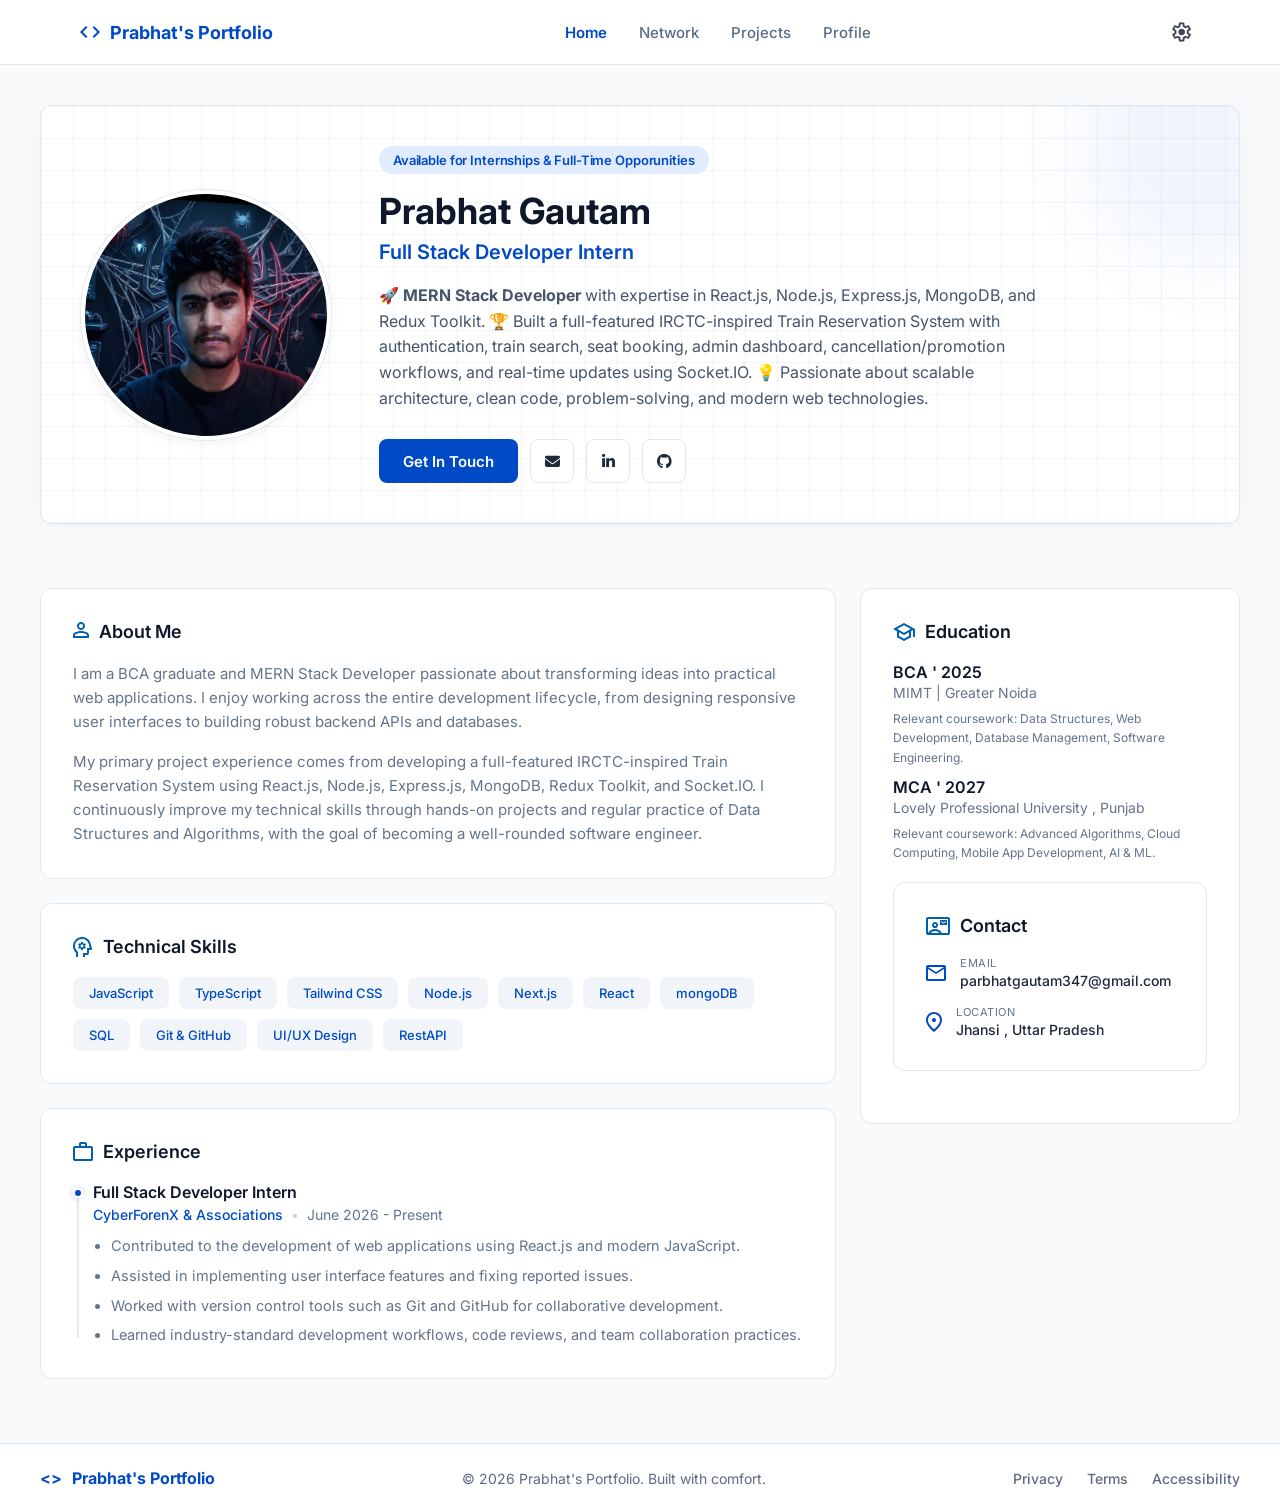
==== index.html @ e88eda01 "Initial portfolio commit" ====
<!DOCTYPE html>
<html lang="en">
<head>
    <meta charset="UTF-8">
    <meta name="viewport" content="width=device-width, initial-scale=1.0">
    <title>Prabhat's Portfolio</title>
    <link rel="preconnect" href="https://fonts.googleapis.com">
    <link rel="preconnect" href="https://fonts.gstatic.com" crossorigin>
    <link href="https://fonts.googleapis.com/css2?family=Inter:wght@400;500;600;700&display=swap" rel="stylesheet">
    <link rel="stylesheet" href="https://cdnjs.cloudflare.com/ajax/libs/font-awesome/6.5.1/css/all.min.css">
    <link rel="stylesheet" href="style.css">
</head>
<body>
    <!-- Header section -->
    <header class="navbar">
        <div class="navbar-container">
            <a href="#" class="nav-brand">
                <svg width="20" height="12" viewBox="0 0 20 12" fill="none" xmlns="http://www.w3.org/2000/svg">
                    <path
                        d="M6 12L0 6L6 0L7.425 1.425L2.825 6.025L7.4 10.6L6 12ZM14 12L12.575 10.575L17.175 5.975L12.6 1.4L14 0L20 6L14 12Z"
                        fill="#004AC6" />
                </svg>
                <span class="nav-brand-text">Prabhat's Portfolio</span>
            </a>
            <nav>
                <ul class="nav-menu">
                    <li><a href="#" class="nav-link active">Home</a></li>
                    <li><a href="#" class="nav-link">Network</a></li>
                    <li><a href="#" class="nav-link">Projects</a></li>
                    <li><a href="#" class="nav-link">Profile</a></li>
                </ul>
            </nav>
            <div class="nav-actions">
                <button class="btn-icon" aria-label="Settings">
                    <svg width="20.1" height="20" viewBox="0 0 21 20" fill="none" xmlns="http://www.w3.org/2000/svg">
                        <path
                            d="M7.3 20L6.9 16.8C6.68333 16.7167 6.47917 16.6167 6.2875 16.5C6.09583 16.3833 5.90833 16.2583 5.725 16.125L2.75 17.375L0 12.625L2.575 10.675C2.55833 10.5583 2.55 10.4458 2.55 10.3375C2.55 10.2292 2.55 10.1167 2.55 10C2.55 9.88333 2.55 9.77083 2.55 9.6625C2.55 9.55417 2.55833 9.44167 2.575 9.325L0 7.375L2.75 2.625L5.725 3.875C5.90833 3.74167 6.1 3.61667 6.3 3.5C6.5 3.38333 6.7 3.28333 6.9 3.2L7.3 0H12.8L13.2 3.2C13.4167 3.28333 13.6208 3.38333 13.8125 3.5C14.0042 3.61667 14.1917 3.74167 14.375 3.875L17.35 2.625L20.1 7.375L17.525 9.325C17.5417 9.44167 17.55 9.55417 17.55 9.6625C17.55 9.77083 17.55 9.88333 17.55 10C17.55 10.1167 17.55 10.2292 17.55 10.3375C17.55 10.4458 17.5333 10.5583 17.5 10.675L20.075 12.625L17.325 17.375L14.375 16.125C14.1917 16.2583 14 16.3833 13.8 16.5C13.6 16.6167 13.4 16.7167 13.2 16.8L12.8 20H7.3ZM9.05 18H11.025L11.375 15.35C11.8917 15.2167 12.3708 15.0208 12.8125 14.7625C13.2542 14.5042 13.6583 14.1917 14.025 13.825L16.5 14.85L17.475 13.15L15.325 11.525C15.4083 11.2917 15.4667 11.0458 15.5 10.7875C15.5333 10.5292 15.55 10.2667 15.55 10C15.55 9.73333 15.5333 9.47083 15.5 9.2125C15.4667 8.95417 15.4083 8.70833 15.325 8.475L17.475 6.85L16.5 5.15L14.025 6.2C13.6583 5.81667 13.2542 5.49583 12.8125 5.2375C12.3708 4.97917 11.8917 4.78333 11.375 4.65L11.05 2H9.075L8.725 4.65C8.20833 4.78333 7.72917 4.97917 7.2875 5.2375C6.84583 5.49583 6.44167 5.80833 6.075 6.175L3.6 5.15L2.625 6.85L4.775 8.45C4.69167 8.7 4.63333 8.95 4.6 9.2C4.56667 9.45 4.55 9.71667 4.55 10C4.55 10.2667 4.56667 10.525 4.6 10.775C4.63333 11.025 4.69167 11.275 4.775 11.525L2.625 13.15L3.6 14.85L6.075 13.8C6.44167 14.1833 6.84583 14.5042 7.2875 14.7625C7.72917 15.0208 8.20833 15.2167 8.725 15.35L9.05 18ZM10.1 13.5C11.0667 13.5 11.8917 13.1583 12.575 12.475C13.2583 11.7917 13.6 10.9667 13.6 10C13.6 9.03333 13.2583 8.20833 12.575 7.525C11.8917 6.84167 11.0667 6.5 10.1 6.5C9.11667 6.5 8.2875 6.84167 7.6125 7.525C6.9375 8.20833 6.6 9.03333 6.6 10C6.6 10.9667 6.9375 11.7917 7.6125 12.475C8.2875 13.1583 9.11667 13.5 10.1 13.5Z"
                            fill="#434655" />
                    </svg>
                </button>
            </div>
        </div>
    </header>
    <!-- Hero section -->
    <section class="hero-wrapper">
        <div class="hero-card">
            <div class="bg-glow"></div>
            <div class="hero-container">
                <div class="hero-profile">
                  <img src="./assets/Prabhat.jpeg"
                  alt="Prabhat Gautam"
                  class="profile-img">
                </div>
                <div class="hero-content">
                    <span class="badge">Available for Internships & Full-Time Opporunities</span>
                    <h1 class="hero-name">Prabhat Gautam</h1>
                    <h2 class="hero-title">Full Stack Developer Intern</h2>
                    <p class="hero-bio">
                      🚀 <strong>MERN Stack Developer</strong> with expertise in React.js, Node.js,
                      Express.js, MongoDB, and Redux Toolkit.

                      🏆 Built a full-featured IRCTC-inspired Train Reservation System with
                      authentication, train search, seat booking, admin dashboard,
                      cancellation/promotion workflows, and real-time updates using Socket.IO.

                      💡 Passionate about scalable architecture, clean code,
                      problem-solving, and modern web technologies.
                    </p>
                    <div class="hero-actions">
                      <a href="mailto:your-email@gmail.com" class="btn btn-primary">
                          Get In Touch
                      </a>

                      <a href="mailto:prabhatgautam347@gmail.com"
                         class="btn btn-icon-outline"
                         target="_blank"
                         aria-label="Email">
                          <i class="fas fa-envelope"></i>
                      </a>

                      <a href="https://www.linkedin.com/in/prabhat-gautam-347001237"
                         class="btn btn-icon-outline"
                         target="_blank"
                         aria-label="LinkedIn">
                          <i class="fab fa-linkedin-in "></i>
                      </a>

                      <a href="https://github.com/prabhatgautam7171"
                         class="btn btn-icon-outline"
                         target="_blank"
                         aria-label="GitHub">
                          <i class="fab fa-github"></i>
                      </a>
                  </div>
                </div>
            </div>
        </div>
    </section>
<!-- Main section -->
    <main class="profile-layout-wrapper">
        <div class="profile-layout-container">
            <div class="layout-main-col">
                <section class="content-card">
                    <h3 class="section-title">
                        <span class="icon-user"> <svg width="16" height="16" viewBox="0 0 16 16" fill="none"
                                xmlns="http://www.w3.org/2000/svg">
                                <path
                                    d="M8 8C6.9 8 5.95833 7.60833 5.175 6.825C4.39167 6.04167 4 5.1 4 4C4 2.9 4.39167 1.95833 5.175 1.175C5.95833 0.391667 6.9 0 8 0C9.1 0 10.0417 0.391667 10.825 1.175C11.6083 1.95833 12 2.9 12 4C12 5.1 11.6083 6.04167 10.825 6.825C10.0417 7.60833 9.1 8 8 8ZM0 16V13.2C0 12.6333 0.145833 12.1125 0.4375 11.6375C0.729167 11.1625 1.11667 10.8 1.6 10.55C2.63333 10.0333 3.68333 9.64583 4.75 9.3875C5.81667 9.12917 6.9 9 8 9C9.1 9 10.1833 9.12917 11.25 9.3875C12.3167 9.64583 13.3667 10.0333 14.4 10.55C14.8833 10.8 15.2708 11.1625 15.5625 11.6375C15.8542 12.1125 16 12.6333 16 13.2V16H0ZM2 14H14V13.2C14 13.0167 13.9542 12.85 13.8625 12.7C13.7708 12.55 13.65 12.4333 13.5 12.35C12.6 11.9 11.6917 11.5625 10.775 11.3375C9.85833 11.1125 8.93333 11 8 11C7.06667 11 6.14167 11.1125 5.225 11.3375C4.30833 11.5625 3.4 11.9 2.5 12.35C2.35 12.4333 2.22917 12.55 2.1375 12.7C2.04583 12.85 2 13.0167 2 13.2V14ZM8 6C8.55 6 9.02083 5.80417 9.4125 5.4125C9.80417 5.02083 10 4.55 10 4C10 3.45 9.80417 2.97917 9.4125 2.5875C9.02083 2.19583 8.55 2 8 2C7.45 2 6.97917 2.19583 6.5875 2.5875C6.19583 2.97917 6 3.45 6 4C6 4.55 6.19583 5.02083 6.5875 5.4125C6.97917 5.80417 7.45 6 8 6Z"
                                    fill="#0060AC" />
                            </svg></span> About Me
                    </h3>
                    <p class="text-block">
                      I am a BCA graduate and MERN Stack Developer passionate about transforming
                      ideas into practical web applications. I enjoy working across the entire
                      development lifecycle, from designing responsive user interfaces to building
                      robust backend APIs and databases.
                  </p>

                  <p class="text-block">
                      My primary project experience comes from developing a full-featured
                      IRCTC-inspired Train Reservation System using React.js, Node.js, Express.js,
                      MongoDB, Redux Toolkit, and Socket.IO. I continuously improve my technical
                      skills through hands-on projects and regular practice of Data Structures and
                      Algorithms, with the goal of becoming a well-rounded software engineer.
                  </p>
                </section>
                <section class="content-card">
                    <h3 class="section-title">
                        <svg width="20" height="20" viewBox="0 0 20 20" fill="none" xmlns="http://www.w3.org/2000/svg">
                            <path
                                d="M3 20V15.7C2.05 14.8333 1.3125 13.8208 0.7875 12.6625C0.2625 11.5042 0 10.2833 0 9C0 6.5 0.875 4.375 2.625 2.625C4.375 0.875 6.5 0 9 0C11.0833 0 12.9292 0.6125 14.5375 1.8375C16.1458 3.0625 17.1917 4.65833 17.675 6.625L18.975 11.75C19.0583 12.0667 19 12.3542 18.8 12.6125C18.6 12.8708 18.3333 13 18 13H16V16C16 16.55 15.8042 17.0208 15.4125 17.4125C15.0208 17.8042 14.55 18 14 18H12V20H10V16H14V11H16.7L15.75 7.125C15.3667 5.60833 14.55 4.375 13.3 3.425C12.05 2.475 10.6167 2 9 2C7.06667 2 5.41667 2.675 4.05 4.025C2.68333 5.375 2 7.01667 2 8.95C2 9.95 2.20417 10.9 2.6125 11.8C3.02083 12.7 3.6 13.5 4.35 14.2L5 14.8V20H3ZM8 13H10L10.15 11.75C10.2833 11.7 10.4042 11.6417 10.5125 11.575C10.6208 11.5083 10.7167 11.4333 10.8 11.35L11.95 11.85L12.95 10.15L11.95 9.4C11.9833 9.26667 12 9.13333 12 9C12 8.86667 11.9833 8.73333 11.95 8.6L12.95 7.85L11.95 6.15L10.8 6.65C10.7167 6.56667 10.6208 6.49167 10.5125 6.425C10.4042 6.35833 10.2833 6.3 10.15 6.25L10 5H8L7.85 6.25C7.71667 6.3 7.59583 6.35833 7.4875 6.425C7.37917 6.49167 7.28333 6.56667 7.2 6.65L6.05 6.15L5.05 7.85L6.05 8.6C6.01667 8.73333 6 8.86667 6 9C6 9.13333 6.01667 9.26667 6.05 9.4L5.05 10.15L6.05 11.85L7.2 11.35C7.28333 11.4333 7.37917 11.5083 7.4875 11.575C7.59583 11.6417 7.71667 11.7 7.85 11.75L8 13ZM9 10.5C8.58333 10.5 8.22917 10.3542 7.9375 10.0625C7.64583 9.77083 7.5 9.41667 7.5 9C7.5 8.58333 7.64583 8.22917 7.9375 7.9375C8.22917 7.64583 8.58333 7.5 9 7.5C9.41667 7.5 9.77083 7.64583 10.0625 7.9375C10.3542 8.22917 10.5 8.58333 10.5 9C10.5 9.41667 10.3542 9.77083 10.0625 10.0625C9.77083 10.3542 9.41667 10.5 9 10.5Z"
                                fill="#0060AC" />
                        </svg>
                        Technical Skills
                    </h3>
                    <div class="skills-tags-grid">
                        <span class="skill-tag">JavaScript</span>
                        <span class="skill-tag">TypeScript</span>
                        <span class="skill-tag">Tailwind CSS</span>
                        <span class="skill-tag">Node.js</span>
                        <span class="skill-tag">Next.js</span>
                        <span class="skill-tag">React</span>
                        <span class="skill-tag">mongoDB</span>
                        <span class="skill-tag">SQL</span>
                        <span class="skill-tag">Git & GitHub</span>
                        <span class="skill-tag">UI/UX Design</span>
                        <span class="skill-tag">RestAPI</span>
                    </div>
                </section>
                <section class="content-card">
                    <h3 class="section-title">
                        <svg width="20" height="19" viewBox="0 0 20 19" fill="none" xmlns="http://www.w3.org/2000/svg">
                            <path
                                d="M2 19C1.45 19 0.979167 18.8042 0.5875 18.4125C0.195833 18.0208 0 17.55 0 17V6C0 5.45 0.195833 4.97917 0.5875 4.5875C0.979167 4.19583 1.45 4 2 4H6V2C6 1.45 6.19583 0.979167 6.5875 0.5875C6.97917 0.195833 7.45 0 8 0H12C12.55 0 13.0208 0.195833 13.4125 0.5875C13.8042 0.979167 14 1.45 14 2V4H18C18.55 4 19.0208 4.19583 19.4125 4.5875C19.8042 4.97917 20 5.45 20 6V17C20 17.55 19.8042 18.0208 19.4125 18.4125C19.0208 18.8042 18.55 19 18 19H2ZM2 17H18V6H2V17ZM8 4H12V2H8V4ZM2 17V6V17Z"
                                fill="#0060AC" />
                        </svg>
                        Experience
                    </h3>
                    <div class="timeline">
                        <div class="timeline-item active">
                            <div class="timeline-marker"></div>
                            <div class="timeline-content">
                                <h4 class="job-title">Full Stack Developer Intern</h4>
                                <div class="job-meta">
                                    <span class="company-name">CyberForenX & Associations</span>
                                    <span class="meta-divider">•</span>
                                    <span class="job-duration">June 2026 - Present</span>
                                </div>
                                <ul class="job-details-list">
                                  <li>Contributed to the development of web applications using React.js and modern JavaScript.</li>
                                  <li>Assisted in implementing user interface features and fixing reported issues.</li>
                                  <li>Worked with version control tools such as Git and GitHub for collaborative development.</li>
                                  <li>Learned industry-standard development workflows, code reviews, and team collaboration practices.</li>
                              </ul>
                            </div>
                        </div>
                    </div>
                </section>
            </div>
            <aside class="layout-sidebar-col">
                <div class="content-card">
                    <h3 class="section-title">
                        <svg width="22" height="18" viewBox="0 0 22 18" fill="none" xmlns="http://www.w3.org/2000/svg">
                            <path
                                d="M11 18L4 14.2V8.2L0 6L11 0L22 6V14H20V7.1L18 8.2V14.2L11 18ZM11 9.7L17.85 6L11 2.3L4.15 6L11 9.7ZM11 15.725L16 13.025V9.25L11 12L6 9.25V13.025L11 15.725Z"
                                fill="#0060AC" />
                        </svg>
                        Education
                    </h3>
                    <div class="education-block">
                        <h4 class="edu-degree">BCA  ' <span class="font-mono">2025</span></h4>
                        <p class="edu-school">MIMT | Greater Noida</p>
                        <div class="edu-details">
                        <p>Relevant coursework: Data Structures, Web Development, Database Management, Software
                         Engineering.
                        </p>
                    </div>
                    <div class="education-block">
                      <h4 class="edu-degree">MCA ' <span class="font-mono">2027</span></h4>
                      <p class="edu-school">Lovely Professional University , Punjab</p>
                      <div class="edu-details">
                        <p>Relevant coursework: Advanced Algorithms, Cloud Computing, Mobile App Development, AI & ML.</p>
                  </div>
                </div>
                <div class="content-card">
                    <h3 class="section-title">
                        <svg width="24" height="18" viewBox="0 0 24 18" fill="none" xmlns="http://www.w3.org/2000/svg">
                            <path
                                d="M14 8H21V3H14V8ZM17.5 6.75L15 5V4L17.5 5.75L20 4V5L17.5 6.75ZM2 18C1.45 18 0.979167 17.8042 0.5875 17.4125C0.195833 17.0208 0 16.55 0 16V2C0 1.45 0.195833 0.979167 0.5875 0.5875C0.979167 0.195833 1.45 0 2 0H22C22.55 0 23.0208 0.195833 23.4125 0.5875C23.8042 0.979167 24 1.45 24 2V16C24 16.55 23.8042 17.0208 23.4125 17.4125C23.0208 17.8042 22.55 18 22 18H2ZM15.9 16H22V2H2V16H2.1C2.8 14.75 3.76667 13.7708 5 13.0625C6.23333 12.3542 7.56667 12 9 12C10.4333 12 11.7667 12.3542 13 13.0625C14.2333 13.7708 15.2 14.75 15.9 16ZM9 11C9.83333 11 10.5417 10.7083 11.125 10.125C11.7083 9.54167 12 8.83333 12 8C12 7.16667 11.7083 6.45833 11.125 5.875C10.5417 5.29167 9.83333 5 9 5C8.16667 5 7.45833 5.29167 6.875 5.875C6.29167 6.45833 6 7.16667 6 8C6 8.83333 6.29167 9.54167 6.875 10.125C7.45833 10.7083 8.16667 11 9 11ZM4.55 16H13.45C12.8833 15.3667 12.2125 14.875 11.4375 14.525C10.6625 14.175 9.85 14 9 14C8.15 14 7.34167 14.175 6.575 14.525C5.80833 14.875 5.13333 15.3667 4.55 16ZM9 9C8.71667 9 8.47917 8.90417 8.2875 8.7125C8.09583 8.52083 8 8.28333 8 8C8 7.71667 8.09583 7.47917 8.2875 7.2875C8.47917 7.09583 8.71667 7 9 7C9.28333 7 9.52083 7.09583 9.7125 7.2875C9.90417 7.47917 10 7.71667 10 8C10 8.28333 9.90417 8.52083 9.7125 8.7125C9.52083 8.90417 9.28333 9 9 9Z"
                                fill="#0060AC" />
                        </svg>
                        Contact
                    </h3>
                    <div class="contact-links-list">
                        <div class="contact-item">
                            <svg width="20" height="16" viewBox="0 0 20 16" fill="none"
                                xmlns="http://www.w3.org/2000/svg">
                                <path
                                    d="M2 16C1.45 16 0.979167 15.8042 0.5875 15.4125C0.195833 15.0208 0 14.55 0 14V2C0 1.45 0.195833 0.979167 0.5875 0.5875C0.979167 0.195833 1.45 0 2 0H18C18.55 0 19.0208 0.195833 19.4125 0.5875C19.8042 0.979167 20 1.45 20 2V14C20 14.55 19.8042 15.0208 19.4125 15.4125C19.0208 15.8042 18.55 16 18 16H2ZM10 9L2 4V14H18V4L10 9ZM10 7L18 2H2L10 7ZM2 4V2V4V14V4Z"
                                    fill="#004AC6" />
                            </svg>

                            <div class="contact-details">
                                <label>Email</label>
                                <a href="mailto:maulikmhatre06@gmail.com">parbhatgautam347@gmail.com</a>
                            </div>
                        </div>
                        <div class="contact-item">
                            <svg width="16" height="20" viewBox="0 0 16 20" fill="none"
                                xmlns="http://www.w3.org/2000/svg">
                                <path
                                    d="M8 10C8.55 10 9.02083 9.80417 9.4125 9.4125C9.80417 9.02083 10 8.55 10 8C10 7.45 9.80417 6.97917 9.4125 6.5875C9.02083 6.19583 8.55 6 8 6C7.45 6 6.97917 6.19583 6.5875 6.5875C6.19583 6.97917 6 7.45 6 8C6 8.55 6.19583 9.02083 6.5875 9.4125C6.97917 9.80417 7.45 10 8 10ZM8 17.35C10.0333 15.4833 11.5417 13.7875 12.525 12.2625C13.5083 10.7375 14 9.38333 14 8.2C14 6.38333 13.4208 4.89583 12.2625 3.7375C11.1042 2.57917 9.68333 2 8 2C6.31667 2 4.89583 2.57917 3.7375 3.7375C2.57917 4.89583 2 6.38333 2 8.2C2 9.38333 2.49167 10.7375 3.475 12.2625C4.45833 13.7875 5.96667 15.4833 8 17.35ZM8 20C5.31667 17.7167 3.3125 15.5958 1.9875 13.6375C0.6625 11.6792 0 9.86667 0 8.2C0 5.7 0.804167 3.70833 2.4125 2.225C4.02083 0.741667 5.88333 0 8 0C10.1167 0 11.9792 0.741667 13.5875 2.225C15.1958 3.70833 16 5.7 16 8.2C16 9.86667 15.3375 11.6792 14.0125 13.6375C12.6875 15.5958 10.6833 17.7167 8 20Z"
                                    fill="#004AC6" />
                            </svg>
                            <div class="contact-details">
                                <label>Location</label>
                                <span>Jhansi , Uttar Pradesh</span>
                            </div>
                        </div>

                    </div>
                </div>
            </aside>
        </div>
    </main>
    <!-- Footer -->
    <footer class="footer">
  <div class="footer-container">
    <div class="footer-brand">
      <span class="footer-brand-icon">&lt;&gt;</span>
      <span class="footer-brand-text">Prabhat's Portfolio</span>
    </div>
    <p class="footer-copyright">
      &copy; 2026 Prabhat's Portfolio. Built with comfort.
    </p>
    <nav class="footer-links" aria-label="Footer Navigation">
      <a href="#" class="footer-link">Privacy</a>
      <a href="#" class="footer-link">Terms</a>
      <a href="#" class="footer-link">Accessibility</a>
    </nav>
  </div>
</footer>
</body>
</html>
---- style.css ----
:root {
  --color-brand: #004ac6;
  --color-text-active: #004ac6;
  --color-text-muted: #5c6b84;
  --color-bg-navbar: #ffffff;
  --color-border: #e2e8f0;
  --font-primary: 'Inter', sans-serif;
  --max-width: 1200px;
 /* Hero section */
  --color-brand-light: rgba(0, 74, 198, 0.05);
  --color-text-main: #0f172a;
  --color-text-sub: #1e293b;
  --color-text-bio: #475569;
  --color-badge-bg: #e0ebff;
  /* Main section  */
  --color-brand-hover: #003db3;
  --color-text-card-muted: #64748b;
  --color-bg-card: #ffffff;
  --color-bg-tag: #f1f5f9;
}

* {
  margin: 0;
  padding: 0;
  box-sizing: border-box;
}

body {
  font-family: var(--font-primary);
  background-color: #f8fafc;
}

.navbar {
  background-color: var(--color-bg-navbar);
  border-bottom: 1px solid var(--color-border);
  position: sticky;
  top: 0;
  z-index: 100;
  width: 100%;
}

.navbar-container {
  display: flex;
  flex-direction: row;
  justify-content: space-between;
  align-items: center;
  padding: 0 40px;
  max-width: var(--max-width);
  width: 100%;
  height: 64px;
  margin: 0 auto;
}

.nav-brand {
  display: flex;
  align-items: center;
  gap: 10px;
  text-decoration: none;
}

.nav-brand-text {
  font-size: 18px;
  font-weight: 700;
  color: var(--color-brand);
}

.nav-menu {
  display: flex;
  list-style: none;
  gap: 32px;
}

.nav-link {
  text-decoration: none;
  font-size: 15px;
  font-weight: 500;
  color: var(--color-text-muted);
  transition: color 0.2s ease-in-out;
}

.nav-link:hover {
  color: var(--color-brand);
}

.nav-link.active {
  color: var(--color-text-active);
  font-weight: 600;
}

.nav-actions {
  display: flex;
  align-items: center;
}

.btn-icon {
  background: none;
  border: none;
  cursor: pointer;
  color: var(--color-text-muted);
  display: flex;
  align-items: center;
  justify-content: center;
  padding: 8px;
  border-radius: 50%;
  transition: background-color 0.2s, color 0.2s;
}

.btn-icon:hover {
  background-color: #f1f5f9;
  color: #1e293b;
}

/* Hero section */
.hero-wrapper {
  width: 100%;
  padding: 40px 24px;
  display: flex;
  justify-content: center;
}

.hero-card {
  position: relative;
  max-width: var(--max-width);
  width: 100%;
  background-color: #ffffff;
  border: 1px solid var(--color-border);
  border-radius: 12px;
  overflow: hidden;
  box-shadow: 0 4px 24px rgba(0, 0, 0, 0.03),
              0 1px 2px rgba(0, 0, 0, 0.02);
  margin-bottom: 24px;
}

/* Grid Overlay */
.hero-card::before {
  content: "";
  position: absolute;
  inset: 0;

  background-image:
    linear-gradient(rgba(0, 74, 198, 0.06) 1px, transparent 1px),
    linear-gradient(90deg, rgba(0, 74, 198, 0.06) 1px, transparent 1px);

  background-size: 32px 32px;

  pointer-events: none;
  z-index: 0;
}

/* Keep content above the grid */
.hero-container,
.bg-glow {
  position: relative;
  z-index: 1;
}

.bg-glow {
  position: absolute;
  width: 256px;
  height: 256px;
  right: -95px;
  top: -95px;
  background: var(--color-brand-light);
  filter: blur(32px);
  border-radius: 9999px;
  z-index: 1;
  pointer-events: none;
}

.hero-container {
  position: relative;
  z-index: 2;
  display: flex;
  flex-direction: row;
  align-items: center;
  gap: 48px;
  width: 100%;
  min-height: 354px;
  padding: 40px;
}

.hero-profile {
  display: flex;
  align-items: center;
  justify-content: center;
  flex-shrink: 0;
}

.profile-img {
  width: 250px;
  height: 250px;
  border-radius: 50%;
  object-fit: cover;
  border: 4px solid #ffffff;
  box-shadow: 0 0 0 1px var(--color-border), 0 4px 12px rgba(0, 0, 0, 0.05);
  transform: rotate(4deg);

}

.hero-content {
  display: flex;
  flex-direction: column;
  align-items: flex-start;
  text-align: left;
}

.badge {
  display: inline-flex;
  align-items: center;
  background-color: var(--color-badge-bg);
  color: var(--color-brand);
  font-size: 13px;
  font-weight: 600;
  padding: 6px 14px;
  border-radius: 9999px;
  margin-bottom: 16px;
  letter-spacing: -0.01em;
}

.hero-name {
  font-size: 36px;
  font-weight: 700;
  color: var(--color-text-main);
  line-height: 1.2;
  margin-bottom: 6px;
}

.hero-title {
  font-size: 20px;
  font-weight: 600;
  color: var(--color-brand);
  line-height: 1.3;
  margin-bottom: 18px;
}

.hero-bio {
  font-size: 16px;
  font-weight: 400;
  color: var(--color-text-bio);
  line-height: 1.6;
  max-width: 680px;
  margin-bottom: 28px;
}

.hero-actions {
  display: flex;
  align-items: center;
  gap: 12px;
}

.btn {
  display: inline-flex;
  align-items: center;
  justify-content: center;
  height: 44px;
  border-radius: 8px;
  font-size: 15px;
  font-weight: 600;
  text-decoration: none;
  cursor: pointer;
  transition: all 0.2s ease-in-out;
}

.btn-primary {
  background-color: var(--color-brand);
  color: #ffffff;
  padding: 0 24px;
  border: none;
}

.btn-primary:hover {
  background-color: #003db3;
  transform: translateY(-1px);
}

.btn-icon-outline {
  background: #ffffff;
  border: 1px solid var(--color-border);
  color: var(--color-text-sub);
  width: 44px;
  padding: 0;
}

.btn-icon-outline:hover {
  background-color: #f8fafc;
  border-color: #cbd5e1;
  color: var(--color-brand);
}

@media (max-width: 768px) {
  .hero-container {
    flex-direction: column;
    text-align: center;
    align-items: center;
    padding: 32px 20px;
    gap: 24px;
  }

  .hero-content {
    align-items: center;
    text-align: center;
  }

  .hero-actions {
    flex-wrap: wrap;
    justify-content: center;
  }
}


.profile-layout-wrapper {
  width: 100%;
  padding: 0 24px 64px 24px;
  display: flex;
  justify-content: center;
}

.profile-layout-container {
  display: grid;
  grid-template-columns: 1fr 380px;
  gap: 24px;
  max-width: var(--max-width);
  width: 100%;
  align-items: start;
}

.layout-main-col {
  display: flex;
  flex-direction: column;
  gap: 24px;
}

.layout-sidebar-col {
  display: flex;
  flex-direction: column;
  gap: 24px;
}

.content-card {
  background-color: #ffffff;
  border: 1px solid var(--color-border);
  border-radius: 12px;
  padding: 32px;
  transition: transform 0.3s ease;
  box-shadow: 0 1px 3px rgba(0, 0, 0, 0.01);
}

.content-card:hover {
  transform: translateY(-6px);
  box-shadow:
    0 20px 32px rgba(0, 0, 0, 0.06),
    0 8px 16px rgba(0, 0, 0, 0.04);
}

.section-title {
  display: flex;
  align-items: center;
  gap: 10px;
  font-size: 18px;
  font-weight: 600;
  color: var(--color-text-main);
  margin-bottom: 20px;
}

.text-block {
  font-size: 15px;
  line-height: 1.6;
  color: #64748b;
  margin-bottom: 16px;
}

.text-block:last-child {
  margin-bottom: 0;
}

.skills-tags-grid {
  display: flex;
  flex-wrap: wrap;
  gap: 10px;
}

.skill-tag {
  background-color: var(--color-bg-tag);
  color: var(--color-brand);
  font-size: 13px;
  font-weight: 500;
  padding: 8px 16px;
  border-radius: 8px;
  transition: all 0.2s ease;
}

.timeline {
  display: flex;
  flex-direction: column;
  position: relative;
  padding-left: 20px;
}

.timeline::before {
  content: '';
  position: absolute;
  left: 4px;
  top: 8px;
  bottom: 8px;
  width: 2px;
  background-color: var(--color-border);
}

.timeline-item {
  position: relative;
  padding-bottom: 32px;
}

.timeline-item:last-child {
  padding-bottom: 0;
}

.timeline-marker {
  position: absolute;
  left: -20px;
  top: 6px;
  width: 10px;
  height: 10px;
  border-radius: 50%;
  background-color: #cbd5e1;
  border: 2px solid #ffffff;
  z-index: 2;
}

.timeline-item.active .timeline-marker {
  background-color: var(--color-brand);
  box-shadow: 0 0 0 4px var(--color-brand-light);
}

.job-title {
  font-size: 16px;
  font-weight: 600;
  color: var(--color-text-main);
  margin-bottom: 4px;
}

.job-meta {
  display: flex;
  align-items: center;
  gap: 8px;
  font-size: 14px;
  margin-bottom: 12px;
}

.company-name {
  color: var(--color-brand);
  font-weight: 500;
}

.meta-divider {
  color: #cbd5e1;
}

.job-duration {
  color: #64748b;
}

.job-details-list {
  padding-left: 18px;
  display: flex;
  flex-direction: column;
  gap: 8px;
}

.job-details-list li {
  font-size: 14.5px;
  line-height: 1.5;
  color: #64748b;
}

.job-description-text {
  font-size: 14.5px;
  line-height: 1.5;
  color: #64748b;
}

.education-block {
  margin-top: 10px;
  margin-bottom: 20px;
}

.edu-degree {
  font-size: 16px;
  font-weight: 600;
  color: var(--color-text-main);
  margin-bottom: 2px;
}

.edu-school {
  font-size: 14px;
  color: #64748b;
  margin-bottom: 8px;
}

.edu-tag {
  display: inline-block;
  font-size: 12px;
  font-weight: 600;
  color: var(--color-brand);
  background-color: var(--color-brand-light);
  padding: 4px 10px;
  border-radius: 6px;
}

.edu-details {
  font-size: 12px;
  line-height: 1.6;
  color: #64748b;
}


.contact-links-list {
  display: flex;
  flex-direction: column;
  gap: 16px;
}

.contact-item {
  display: flex;
  align-items: center;
  gap: 14px;
}

.contact-icon {
  width: 36px;
  height: 36px;
  background-color: #f8fafc;
  border: 1px solid var(--color-border);
  border-radius: 8px;
  display: flex;
  align-items: center;
  justify-content: center;
  color: var(--color-text-sub);
}

.contact-details {
  display: flex;
  flex-direction: column;
}

.contact-details label {
  font-size: 11px;
  text-transform: uppercase;
  letter-spacing: 0.05em;
  color: #64748b;
  margin-bottom: 2px;
}

.contact-details span,
.contact-details a {
  font-size: 14px;
  font-weight: 500;
  color: var(--color-text-sub);
  text-decoration: none;
}

.contact-details a:hover {
  color: var(--color-brand);
}

.analytics-card-blue {
  background: linear-gradient(135deg, #0056e2 0%, #003db3 100%);
  border-radius: 12px;
  padding: 32px;
  color: #ffffff;
  position: relative;
  overflow: hidden;
  box-shadow: 0 4px 20px rgba(0, 74, 198, 0.15);
}

.analytics-label {
  font-size: 14px;
  font-weight: 500;
  opacity: 0.85;
  display: block;
  margin-bottom: 8px;
}

.analytics-metric {
  font-size: 44px;
  font-weight: 700;
  line-height: 1;
  margin-bottom: 6px;
  letter-spacing: -0.02em;
}

.analytics-subtext {
  font-size: 13px;
  opacity: 0.9;
  margin-bottom: 20px;
}

.progress-bar-container {
  width: 100%;
  height: 6px;
  background-color: rgba(255, 255, 255, 0.2);
  border-radius: 999px;
  overflow: hidden;
}

.progress-bar-fill {
  height: 100%;
  background-color: #ffffff;
  border-radius: 999px;
}

@media (max-width: 992px) {
  .profile-layout-container {
    grid-template-columns: 1fr;
  }
}

@media (max-width: 768px) {
  .navbar-container {
    height: auto;
    min-height: 64px;
    padding: 16px 20px;
    flex-wrap: wrap;
    gap: 16px;
    justify-content: space-between;
  }

  .nav-menu {
    width: 100%;
    justify-content: center;
    gap: 20px;
    order: 3;
    padding-top: 8px;
  }

  .hero-wrapper {
    padding: 24px 16px;
  }

  .profile-layout-wrapper {
    padding: 0 16px 40px 16px;
  }
}

@media (max-width: 576px) {
  .content-card,
  .analytics-card-blue {
    padding: 24px 16px;
  }

  .profile-img {
    width: 200px;
    height: 200px;
  }

  .hero-name {
    font-size: 28px;
  }

  .hero-title {
    font-size: 18px;
  }

  .hero-bio {
    font-size: 15px;
  }

  .hero-actions {
    width: 100%;
    gap: 12px;
  }

  .btn.btn-primary {
    flex: 1 1 100%;
  }

  .btn-icon-outline {
    flex: 1 1 auto;
  }

  .analytics-metric {
    font-size: 36px;
  }
}


.footer {
  background-color: var(--color-bg-navbar);
  border-top: 1px solid var(--color-border);
  width: 100%;
  padding: 24px 40px;
  margin-top: auto;
}

.footer-container {
  display: flex;
  flex-direction: row;
  justify-content: space-between;
  align-items: center;
  max-width: var(--max-width);
  width: 100%;
  margin: 0 auto;
  gap: 24px;
}

.footer-brand {
  display: flex;
  align-items: center;
  gap: 10px;
}

.footer-brand-icon {
  color: var(--color-brand);
  font-weight: 700;
  font-size: 16px;
}

.footer-brand-text {
  font-size: 16px;
  font-weight: 700;
  color: var(--color-brand);
}

.footer-copyright {
  font-size: 14px;
  color: var(--color-text-muted);
  font-weight: 400;
  text-align: center;
}

.footer-links {
  display: flex;
  align-items: center;
  gap: 24px;
}

.footer-link {
  text-decoration: none;
  font-size: 14px;
  font-weight: 500;
  color: var(--color-text-muted);
  transition: color 0.2s ease-in-out;
}

.footer-link:hover {
  color: var(--color-brand);
}

@media (max-width: 768px) {
  .footer {
    padding: 32px 24px;
  }

  .footer-container {
    flex-direction: column;
    text-align: center;
    gap: 20px;
  }

  .footer-links {
    flex-wrap: wrap;
    justify-content: center;
    gap: 16px 24px;
  }
}
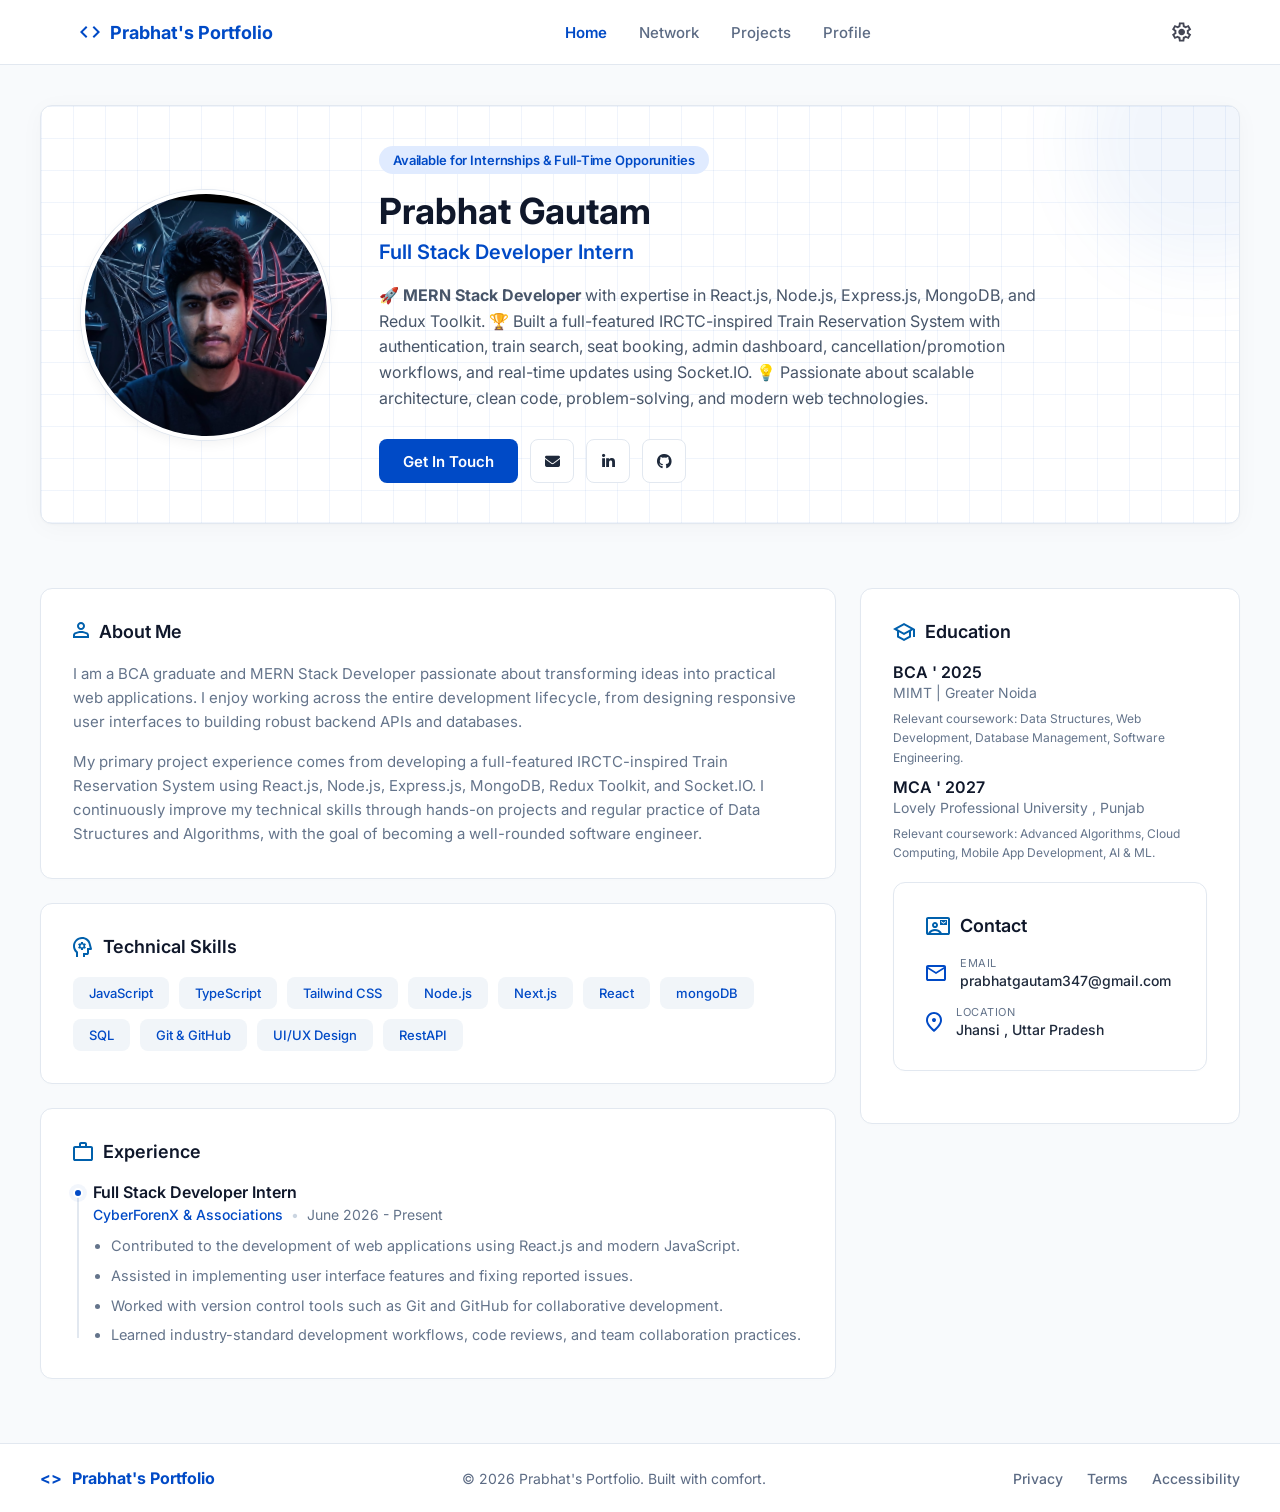
==== commit 9edc7919: "Update email address in contact details" ====
--- a/index.html
+++ b/index.html
@@ -222,7 +222,7 @@
 
                             <div class="contact-details">
                                 <label>Email</label>
-                                <a href="mailto:maulikmhatre06@gmail.com">parbhatgautam347@gmail.com</a>
+                                <a href="mailto:prabhatgautam347@gmail.com">prabhatgautam347@gmail.com</a>
                             </div>
                         </div>
                         <div class="contact-item">
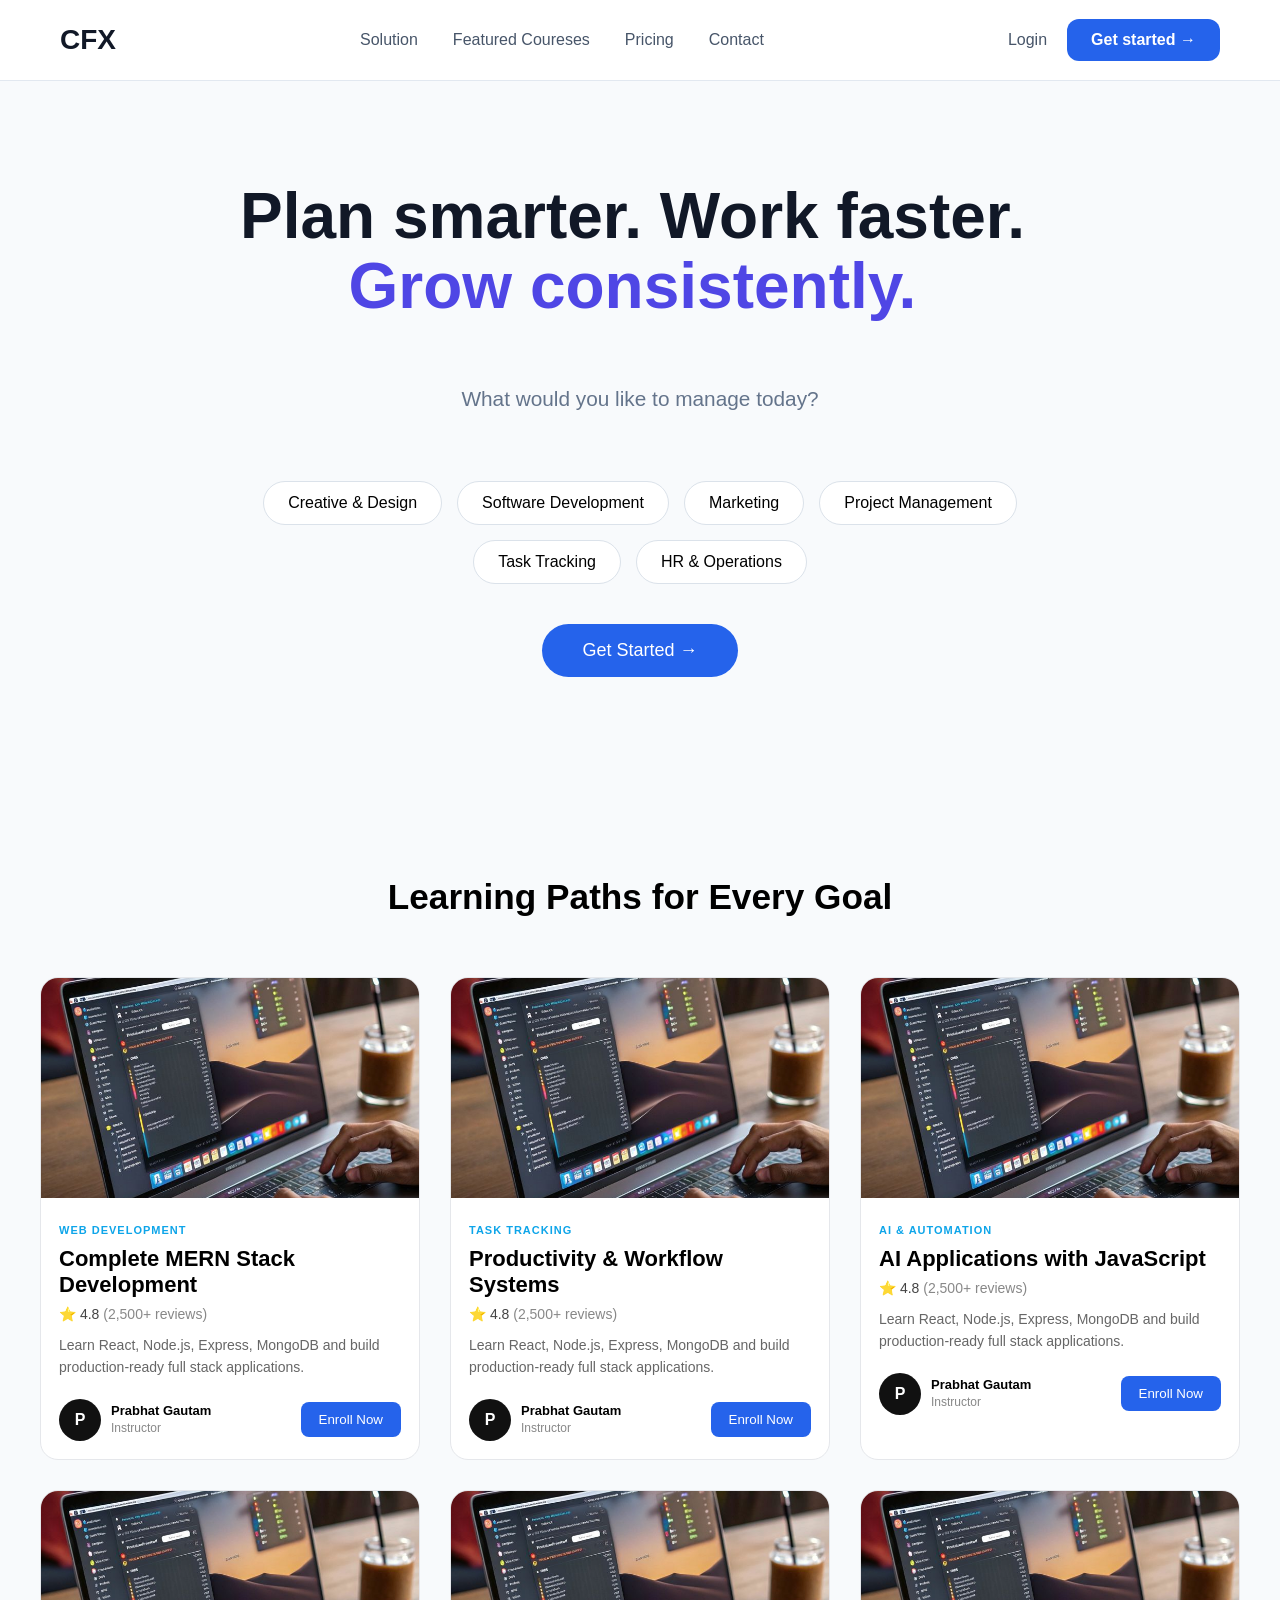
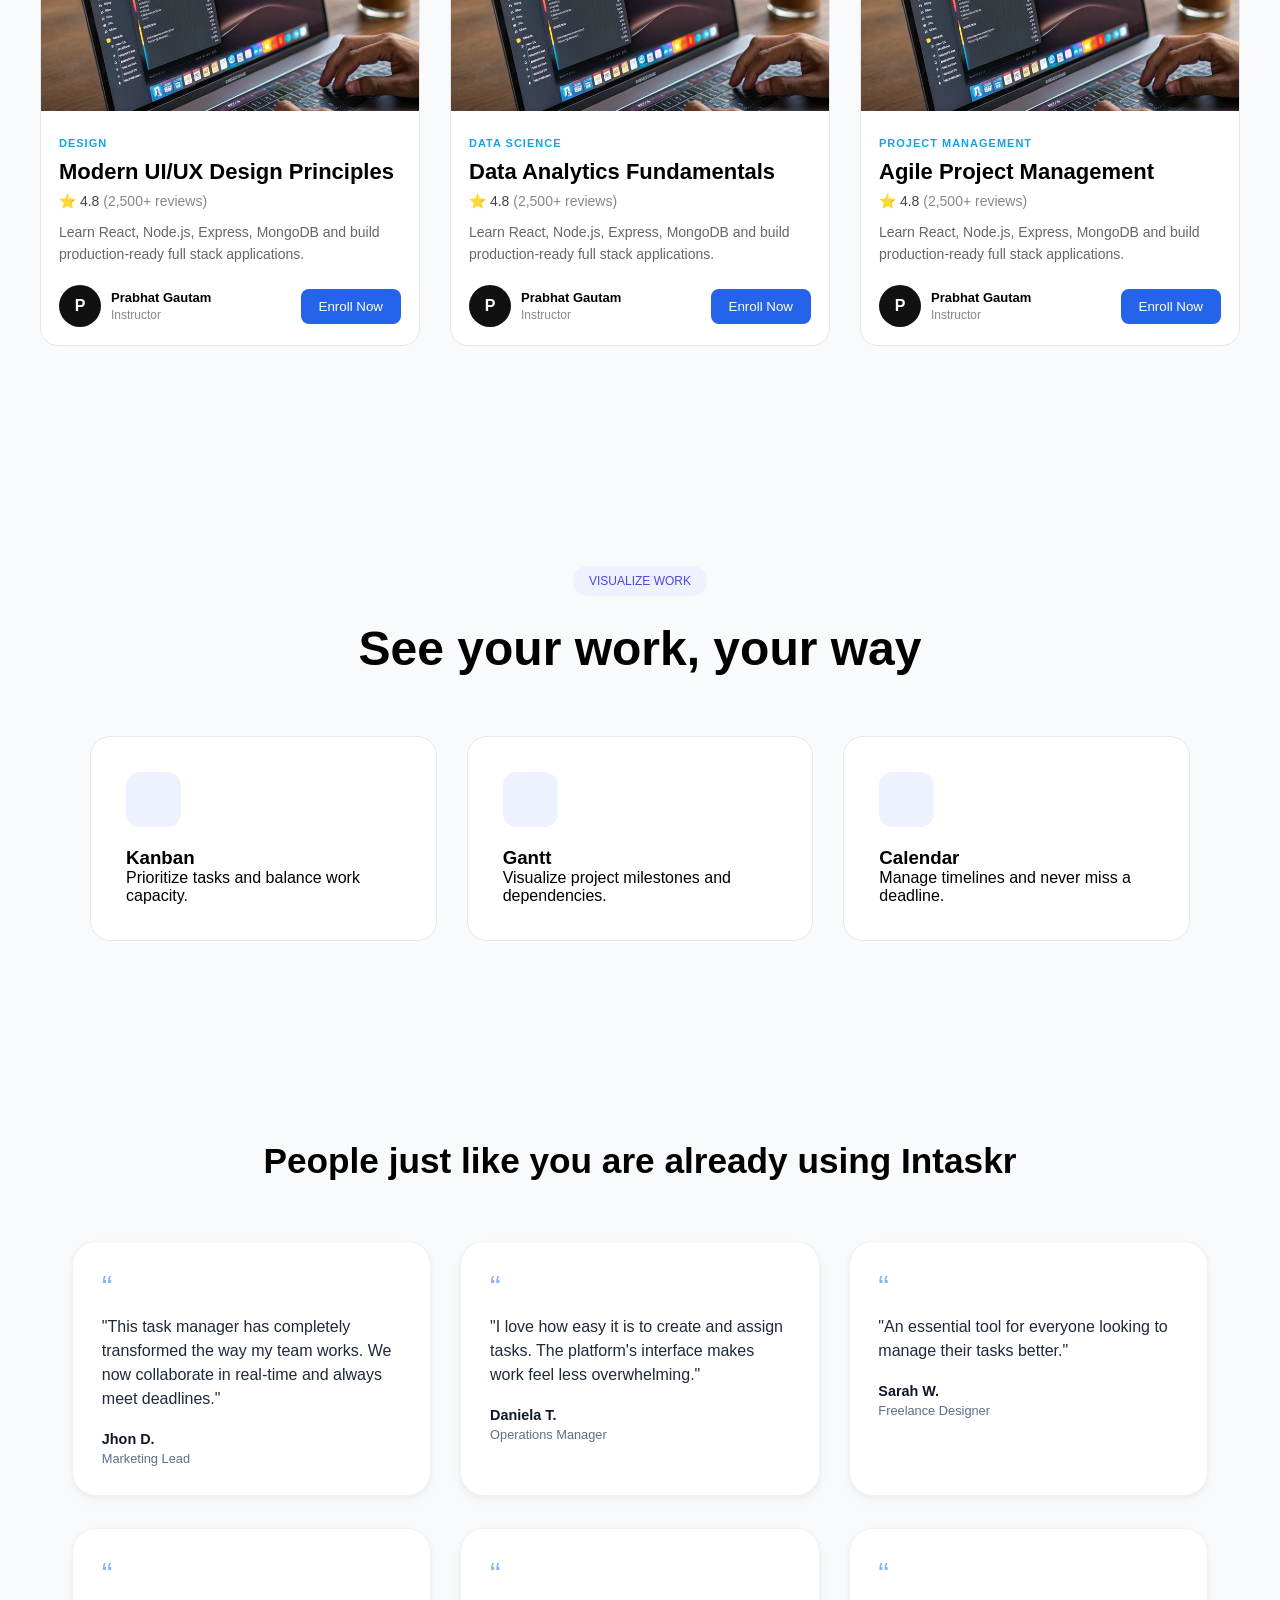
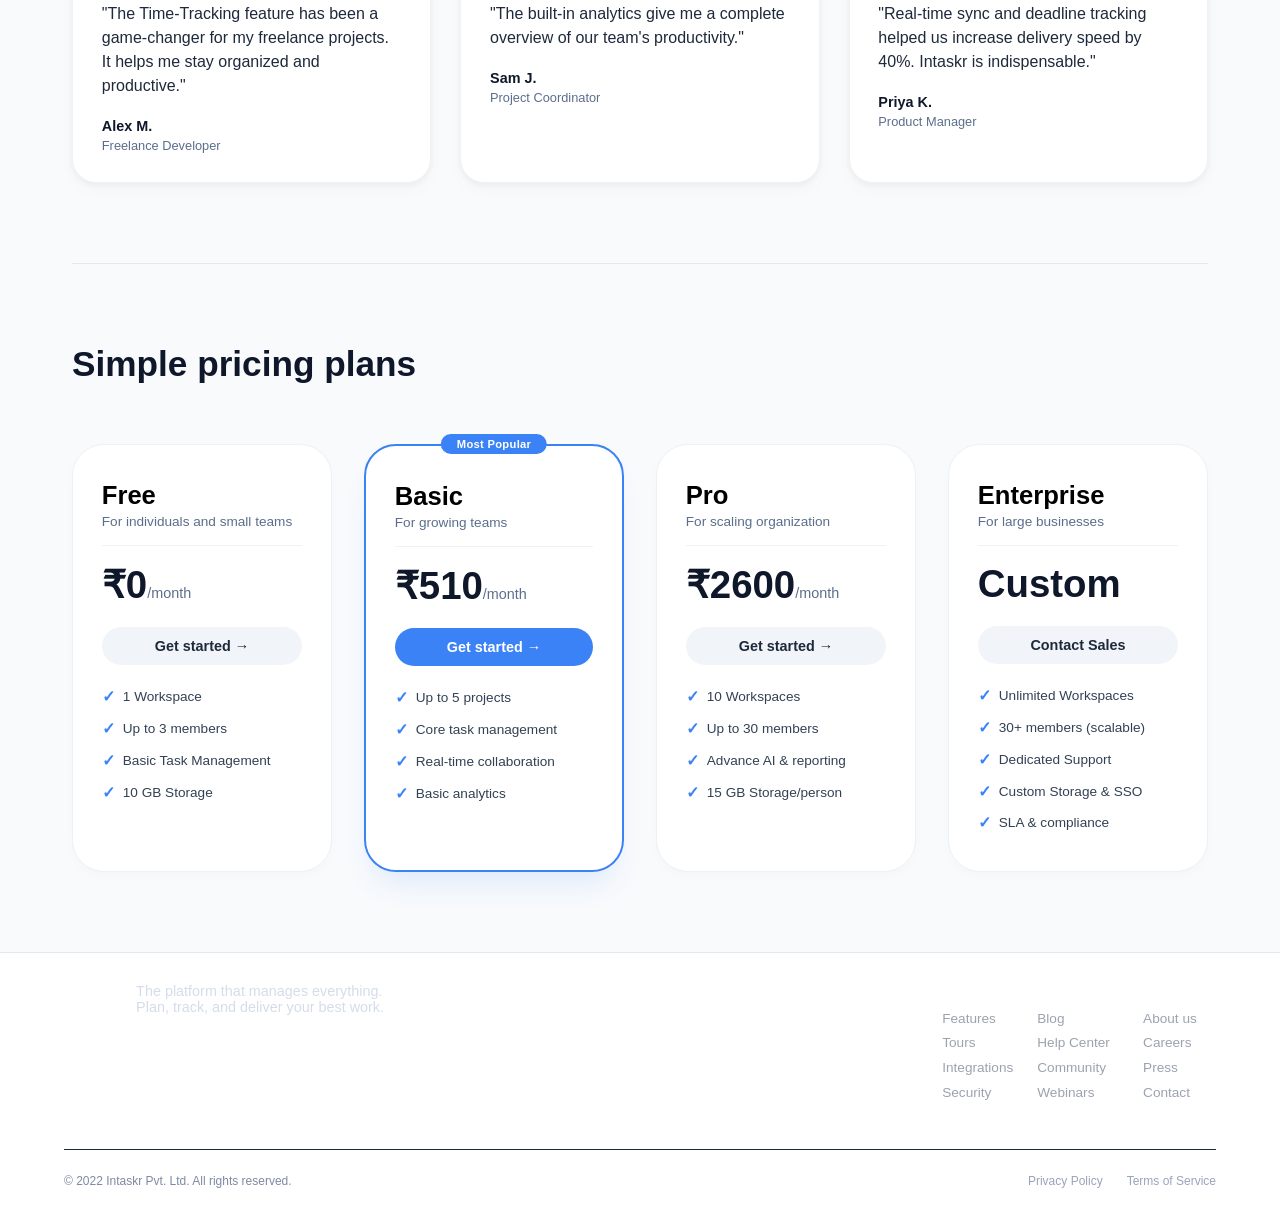
==== commit cdc4277d: "Rename assignment2.html to index.html" ====
--- a/index.html
+++ b/index.html
@@ -1,264 +1,520 @@
 <!DOCTYPE html>
 <html lang="en">
+
 <head>
-    <meta charset="UTF-8">
-    <meta name="viewport" content="width=device-width, initial-scale=1.0">
-    <title>Prabhat's Portfolio</title>
-    <link rel="preconnect" href="https://fonts.googleapis.com">
-    <link rel="preconnect" href="https://fonts.gstatic.com" crossorigin>
-    <link href="https://fonts.googleapis.com/css2?family=Inter:wght@400;500;600;700&display=swap" rel="stylesheet">
-    <link rel="stylesheet" href="https://cdnjs.cloudflare.com/ajax/libs/font-awesome/6.5.1/css/all.min.css">
-    <link rel="stylesheet" href="style.css">
+  <meta charset="UTF-8">
+  <meta name="viewport" content="width=device-width, initial-scale=1.0">
+  <title>Work</title>
+  <link rel="stylesheet" href="style.css">
 </head>
-<body>
-    <!-- Header section -->
-    <header class="navbar">
-        <div class="navbar-container">
-            <a href="#" class="nav-brand">
-                <svg width="20" height="12" viewBox="0 0 20 12" fill="none" xmlns="http://www.w3.org/2000/svg">
-                    <path
-                        d="M6 12L0 6L6 0L7.425 1.425L2.825 6.025L7.4 10.6L6 12ZM14 12L12.575 10.575L17.175 5.975L12.6 1.4L14 0L20 6L14 12Z"
-                        fill="#004AC6" />
-                </svg>
-                <span class="nav-brand-text">Prabhat's Portfolio</span>
-            </a>
-            <nav>
-                <ul class="nav-menu">
-                    <li><a href="#" class="nav-link active">Home</a></li>
-                    <li><a href="#" class="nav-link">Network</a></li>
-                    <li><a href="#" class="nav-link">Projects</a></li>
-                    <li><a href="#" class="nav-link">Profile</a></li>
-                </ul>
-            </nav>
-            <div class="nav-actions">
-                <button class="btn-icon" aria-label="Settings">
-                    <svg width="20.1" height="20" viewBox="0 0 21 20" fill="none" xmlns="http://www.w3.org/2000/svg">
-                        <path
-                            d="M7.3 20L6.9 16.8C6.68333 16.7167 6.47917 16.6167 6.2875 16.5C6.09583 16.3833 5.90833 16.2583 5.725 16.125L2.75 17.375L0 12.625L2.575 10.675C2.55833 10.5583 2.55 10.4458 2.55 10.3375C2.55 10.2292 2.55 10.1167 2.55 10C2.55 9.88333 2.55 9.77083 2.55 9.6625C2.55 9.55417 2.55833 9.44167 2.575 9.325L0 7.375L2.75 2.625L5.725 3.875C5.90833 3.74167 6.1 3.61667 6.3 3.5C6.5 3.38333 6.7 3.28333 6.9 3.2L7.3 0H12.8L13.2 3.2C13.4167 3.28333 13.6208 3.38333 13.8125 3.5C14.0042 3.61667 14.1917 3.74167 14.375 3.875L17.35 2.625L20.1 7.375L17.525 9.325C17.5417 9.44167 17.55 9.55417 17.55 9.6625C17.55 9.77083 17.55 9.88333 17.55 10C17.55 10.1167 17.55 10.2292 17.55 10.3375C17.55 10.4458 17.5333 10.5583 17.5 10.675L20.075 12.625L17.325 17.375L14.375 16.125C14.1917 16.2583 14 16.3833 13.8 16.5C13.6 16.6167 13.4 16.7167 13.2 16.8L12.8 20H7.3ZM9.05 18H11.025L11.375 15.35C11.8917 15.2167 12.3708 15.0208 12.8125 14.7625C13.2542 14.5042 13.6583 14.1917 14.025 13.825L16.5 14.85L17.475 13.15L15.325 11.525C15.4083 11.2917 15.4667 11.0458 15.5 10.7875C15.5333 10.5292 15.55 10.2667 15.55 10C15.55 9.73333 15.5333 9.47083 15.5 9.2125C15.4667 8.95417 15.4083 8.70833 15.325 8.475L17.475 6.85L16.5 5.15L14.025 6.2C13.6583 5.81667 13.2542 5.49583 12.8125 5.2375C12.3708 4.97917 11.8917 4.78333 11.375 4.65L11.05 2H9.075L8.725 4.65C8.20833 4.78333 7.72917 4.97917 7.2875 5.2375C6.84583 5.49583 6.44167 5.80833 6.075 6.175L3.6 5.15L2.625 6.85L4.775 8.45C4.69167 8.7 4.63333 8.95 4.6 9.2C4.56667 9.45 4.55 9.71667 4.55 10C4.55 10.2667 4.56667 10.525 4.6 10.775C4.63333 11.025 4.69167 11.275 4.775 11.525L2.625 13.15L3.6 14.85L6.075 13.8C6.44167 14.1833 6.84583 14.5042 7.2875 14.7625C7.72917 15.0208 8.20833 15.2167 8.725 15.35L9.05 18ZM10.1 13.5C11.0667 13.5 11.8917 13.1583 12.575 12.475C13.2583 11.7917 13.6 10.9667 13.6 10C13.6 9.03333 13.2583 8.20833 12.575 7.525C11.8917 6.84167 11.0667 6.5 10.1 6.5C9.11667 6.5 8.2875 6.84167 7.6125 7.525C6.9375 8.20833 6.6 9.03333 6.6 10C6.6 10.9667 6.9375 11.7917 7.6125 12.475C8.2875 13.1583 9.11667 13.5 10.1 13.5Z"
-                            fill="#434655" />
-                    </svg>
-                </button>
+
+<body class="work-page">
+
+  <header class="navbar">
+    <div class="nav-container">
+
+      <div class="logo">
+        CFX
+      </div>
+
+      <nav class="nav-links">
+        <a href="#about">Solution</a>
+        <a href="#skills">Featured Coureses</a>
+        <a href="#projects">Pricing</a>
+        <a href="#resume">Contact</a>
+
+      </nav>
+
+      <div class="nav-actions">
+        <a href="mailto:prabhatgautam347@gmail.com" class="login-link">
+          Login
+        </a>
+
+        <a href="#projects" class="start-btn">
+          Get started →
+        </a>
+      </div>
+
+    </div>
+  </header>
+
+  <section class="hero">
+    <div class="hero-content">
+      <h1>
+        Plan smarter. Work faster.
+        <br>
+        <span>Grow consistently.</span>
+      </h1>
+
+      <p class="hero-subtitle">
+        What would you like to manage today?
+      </p>
+
+      <div class="hero-tags">
+        <span>Creative & Design</span>
+        <span>Software Development</span>
+        <span>Marketing</span>
+        <span>Project Management</span>
+        <span>Task Tracking</span>
+        <span>HR & Operations</span>
+      </div>
+
+      <button class="hero-btn">
+        Get Started →
+      </button>
+    </div>
+  </section>
+  <section class="courses">
+    <h2>Learning Paths for Every Goal</h2>
+
+    <div class="course-grid">
+
+      <div class="course-card">
+
+        <img src="./assets/course.jpeg" alt="Course">
+
+        <div class="course-body">
+
+          <span class="course-category">WEB DEVELOPMENT</span>
+
+          <h3 class="course-title">
+            Complete MERN Stack Development
+          </h3>
+
+          <div class="course-rating">
+            ⭐ 4.8 <span>(2,500+ reviews)</span>
+          </div>
+
+          <p class="course-desc">
+            Learn React, Node.js, Express, MongoDB and build
+            production-ready full stack applications.
+          </p>
+
+          <div class="course-footer">
+
+            <div class="instructor">
+              <div class="avatar">P</div>
+
+              <div>
+                <h4>Prabhat Gautam</h4>
+                <span>Instructor</span>
+              </div>
             </div>
-        </div>
-    </header>
-    <!-- Hero section -->
-    <section class="hero-wrapper">
-        <div class="hero-card">
-            <div class="bg-glow"></div>
-            <div class="hero-container">
-                <div class="hero-profile">
-                  <img src="./assets/Prabhat.jpeg"
-                  alt="Prabhat Gautam"
-                  class="profile-img">
-                </div>
-                <div class="hero-content">
-                    <span class="badge">Available for Internships & Full-Time Opporunities</span>
-                    <h1 class="hero-name">Prabhat Gautam</h1>
-                    <h2 class="hero-title">Full Stack Developer Intern</h2>
-                    <p class="hero-bio">
-                      🚀 <strong>MERN Stack Developer</strong> with expertise in React.js, Node.js,
-                      Express.js, MongoDB, and Redux Toolkit.
-
-                      🏆 Built a full-featured IRCTC-inspired Train Reservation System with
-                      authentication, train search, seat booking, admin dashboard,
-                      cancellation/promotion workflows, and real-time updates using Socket.IO.
-
-                      💡 Passionate about scalable architecture, clean code,
-                      problem-solving, and modern web technologies.
-                    </p>
-                    <div class="hero-actions">
-                      <a href="mailto:your-email@gmail.com" class="btn btn-primary">
-                          Get In Touch
-                      </a>
-
-                      <a href="mailto:prabhatgautam347@gmail.com"
-                         class="btn btn-icon-outline"
-                         target="_blank"
-                         aria-label="Email">
-                          <i class="fas fa-envelope"></i>
-                      </a>
-
-                      <a href="https://www.linkedin.com/in/prabhat-gautam-347001237"
-                         class="btn btn-icon-outline"
-                         target="_blank"
-                         aria-label="LinkedIn">
-                          <i class="fab fa-linkedin-in "></i>
-                      </a>
-
-                      <a href="https://github.com/prabhatgautam7171"
-                         class="btn btn-icon-outline"
-                         target="_blank"
-                         aria-label="GitHub">
-                          <i class="fab fa-github"></i>
-                      </a>
-                  </div>
-                </div>
+
+            <button class="enroll-btn">
+              Enroll Now
+            </button>
+
+          </div>
+
+        </div>
+
+      </div>
+      <div class="course-card">
+
+        <img src="./assets/course.jpeg" alt="Course">
+
+        <div class="course-body">
+
+          <span class="course-category">TASK TRACKING</span>
+
+          <h3 class="course-title">
+            Productivity & Workflow Systems
+          </h3>
+
+          <div class="course-rating">
+            ⭐ 4.8 <span>(2,500+ reviews)</span>
+          </div>
+
+          <p class="course-desc">
+            Learn React, Node.js, Express, MongoDB and build
+            production-ready full stack applications.
+          </p>
+
+          <div class="course-footer">
+
+            <div class="instructor">
+              <div class="avatar">P</div>
+
+              <div>
+                <h4>Prabhat Gautam</h4>
+                <span>Instructor</span>
+              </div>
             </div>
-        </div>
-    </section>
-<!-- Main section -->
-    <main class="profile-layout-wrapper">
-        <div class="profile-layout-container">
-            <div class="layout-main-col">
-                <section class="content-card">
-                    <h3 class="section-title">
-                        <span class="icon-user"> <svg width="16" height="16" viewBox="0 0 16 16" fill="none"
-                                xmlns="http://www.w3.org/2000/svg">
-                                <path
-                                    d="M8 8C6.9 8 5.95833 7.60833 5.175 6.825C4.39167 6.04167 4 5.1 4 4C4 2.9 4.39167 1.95833 5.175 1.175C5.95833 0.391667 6.9 0 8 0C9.1 0 10.0417 0.391667 10.825 1.175C11.6083 1.95833 12 2.9 12 4C12 5.1 11.6083 6.04167 10.825 6.825C10.0417 7.60833 9.1 8 8 8ZM0 16V13.2C0 12.6333 0.145833 12.1125 0.4375 11.6375C0.729167 11.1625 1.11667 10.8 1.6 10.55C2.63333 10.0333 3.68333 9.64583 4.75 9.3875C5.81667 9.12917 6.9 9 8 9C9.1 9 10.1833 9.12917 11.25 9.3875C12.3167 9.64583 13.3667 10.0333 14.4 10.55C14.8833 10.8 15.2708 11.1625 15.5625 11.6375C15.8542 12.1125 16 12.6333 16 13.2V16H0ZM2 14H14V13.2C14 13.0167 13.9542 12.85 13.8625 12.7C13.7708 12.55 13.65 12.4333 13.5 12.35C12.6 11.9 11.6917 11.5625 10.775 11.3375C9.85833 11.1125 8.93333 11 8 11C7.06667 11 6.14167 11.1125 5.225 11.3375C4.30833 11.5625 3.4 11.9 2.5 12.35C2.35 12.4333 2.22917 12.55 2.1375 12.7C2.04583 12.85 2 13.0167 2 13.2V14ZM8 6C8.55 6 9.02083 5.80417 9.4125 5.4125C9.80417 5.02083 10 4.55 10 4C10 3.45 9.80417 2.97917 9.4125 2.5875C9.02083 2.19583 8.55 2 8 2C7.45 2 6.97917 2.19583 6.5875 2.5875C6.19583 2.97917 6 3.45 6 4C6 4.55 6.19583 5.02083 6.5875 5.4125C6.97917 5.80417 7.45 6 8 6Z"
-                                    fill="#0060AC" />
-                            </svg></span> About Me
-                    </h3>
-                    <p class="text-block">
-                      I am a BCA graduate and MERN Stack Developer passionate about transforming
-                      ideas into practical web applications. I enjoy working across the entire
-                      development lifecycle, from designing responsive user interfaces to building
-                      robust backend APIs and databases.
-                  </p>
-
-                  <p class="text-block">
-                      My primary project experience comes from developing a full-featured
-                      IRCTC-inspired Train Reservation System using React.js, Node.js, Express.js,
-                      MongoDB, Redux Toolkit, and Socket.IO. I continuously improve my technical
-                      skills through hands-on projects and regular practice of Data Structures and
-                      Algorithms, with the goal of becoming a well-rounded software engineer.
-                  </p>
-                </section>
-                <section class="content-card">
-                    <h3 class="section-title">
-                        <svg width="20" height="20" viewBox="0 0 20 20" fill="none" xmlns="http://www.w3.org/2000/svg">
-                            <path
-                                d="M3 20V15.7C2.05 14.8333 1.3125 13.8208 0.7875 12.6625C0.2625 11.5042 0 10.2833 0 9C0 6.5 0.875 4.375 2.625 2.625C4.375 0.875 6.5 0 9 0C11.0833 0 12.9292 0.6125 14.5375 1.8375C16.1458 3.0625 17.1917 4.65833 17.675 6.625L18.975 11.75C19.0583 12.0667 19 12.3542 18.8 12.6125C18.6 12.8708 18.3333 13 18 13H16V16C16 16.55 15.8042 17.0208 15.4125 17.4125C15.0208 17.8042 14.55 18 14 18H12V20H10V16H14V11H16.7L15.75 7.125C15.3667 5.60833 14.55 4.375 13.3 3.425C12.05 2.475 10.6167 2 9 2C7.06667 2 5.41667 2.675 4.05 4.025C2.68333 5.375 2 7.01667 2 8.95C2 9.95 2.20417 10.9 2.6125 11.8C3.02083 12.7 3.6 13.5 4.35 14.2L5 14.8V20H3ZM8 13H10L10.15 11.75C10.2833 11.7 10.4042 11.6417 10.5125 11.575C10.6208 11.5083 10.7167 11.4333 10.8 11.35L11.95 11.85L12.95 10.15L11.95 9.4C11.9833 9.26667 12 9.13333 12 9C12 8.86667 11.9833 8.73333 11.95 8.6L12.95 7.85L11.95 6.15L10.8 6.65C10.7167 6.56667 10.6208 6.49167 10.5125 6.425C10.4042 6.35833 10.2833 6.3 10.15 6.25L10 5H8L7.85 6.25C7.71667 6.3 7.59583 6.35833 7.4875 6.425C7.37917 6.49167 7.28333 6.56667 7.2 6.65L6.05 6.15L5.05 7.85L6.05 8.6C6.01667 8.73333 6 8.86667 6 9C6 9.13333 6.01667 9.26667 6.05 9.4L5.05 10.15L6.05 11.85L7.2 11.35C7.28333 11.4333 7.37917 11.5083 7.4875 11.575C7.59583 11.6417 7.71667 11.7 7.85 11.75L8 13ZM9 10.5C8.58333 10.5 8.22917 10.3542 7.9375 10.0625C7.64583 9.77083 7.5 9.41667 7.5 9C7.5 8.58333 7.64583 8.22917 7.9375 7.9375C8.22917 7.64583 8.58333 7.5 9 7.5C9.41667 7.5 9.77083 7.64583 10.0625 7.9375C10.3542 8.22917 10.5 8.58333 10.5 9C10.5 9.41667 10.3542 9.77083 10.0625 10.0625C9.77083 10.3542 9.41667 10.5 9 10.5Z"
-                                fill="#0060AC" />
-                        </svg>
-                        Technical Skills
-                    </h3>
-                    <div class="skills-tags-grid">
-                        <span class="skill-tag">JavaScript</span>
-                        <span class="skill-tag">TypeScript</span>
-                        <span class="skill-tag">Tailwind CSS</span>
-                        <span class="skill-tag">Node.js</span>
-                        <span class="skill-tag">Next.js</span>
-                        <span class="skill-tag">React</span>
-                        <span class="skill-tag">mongoDB</span>
-                        <span class="skill-tag">SQL</span>
-                        <span class="skill-tag">Git & GitHub</span>
-                        <span class="skill-tag">UI/UX Design</span>
-                        <span class="skill-tag">RestAPI</span>
-                    </div>
-                </section>
-                <section class="content-card">
-                    <h3 class="section-title">
-                        <svg width="20" height="19" viewBox="0 0 20 19" fill="none" xmlns="http://www.w3.org/2000/svg">
-                            <path
-                                d="M2 19C1.45 19 0.979167 18.8042 0.5875 18.4125C0.195833 18.0208 0 17.55 0 17V6C0 5.45 0.195833 4.97917 0.5875 4.5875C0.979167 4.19583 1.45 4 2 4H6V2C6 1.45 6.19583 0.979167 6.5875 0.5875C6.97917 0.195833 7.45 0 8 0H12C12.55 0 13.0208 0.195833 13.4125 0.5875C13.8042 0.979167 14 1.45 14 2V4H18C18.55 4 19.0208 4.19583 19.4125 4.5875C19.8042 4.97917 20 5.45 20 6V17C20 17.55 19.8042 18.0208 19.4125 18.4125C19.0208 18.8042 18.55 19 18 19H2ZM2 17H18V6H2V17ZM8 4H12V2H8V4ZM2 17V6V17Z"
-                                fill="#0060AC" />
-                        </svg>
-                        Experience
-                    </h3>
-                    <div class="timeline">
-                        <div class="timeline-item active">
-                            <div class="timeline-marker"></div>
-                            <div class="timeline-content">
-                                <h4 class="job-title">Full Stack Developer Intern</h4>
-                                <div class="job-meta">
-                                    <span class="company-name">CyberForenX & Associations</span>
-                                    <span class="meta-divider">•</span>
-                                    <span class="job-duration">June 2026 - Present</span>
-                                </div>
-                                <ul class="job-details-list">
-                                  <li>Contributed to the development of web applications using React.js and modern JavaScript.</li>
-                                  <li>Assisted in implementing user interface features and fixing reported issues.</li>
-                                  <li>Worked with version control tools such as Git and GitHub for collaborative development.</li>
-                                  <li>Learned industry-standard development workflows, code reviews, and team collaboration practices.</li>
-                              </ul>
-                            </div>
-                        </div>
-                    </div>
-                </section>
+
+            <button class="enroll-btn">
+              Enroll Now
+            </button>
+
+          </div>
+
+        </div>
+
+      </div>
+      <div class="course-card">
+
+        <img src="./assets/course.jpeg" alt="Course">
+
+        <div class="course-body">
+
+          <span class="course-category">AI & AUTOMATION</span>
+
+          <h3 class="course-title">
+            AI Applications with JavaScript
+          </h3>
+
+          <div class="course-rating">
+            ⭐ 4.8 <span>(2,500+ reviews)</span>
+          </div>
+
+          <p class="course-desc">
+            Learn React, Node.js, Express, MongoDB and build
+            production-ready full stack applications.
+          </p>
+
+          <div class="course-footer">
+
+            <div class="instructor">
+              <div class="avatar">P</div>
+
+              <div>
+                <h4>Prabhat Gautam</h4>
+                <span>Instructor</span>
+              </div>
             </div>
-            <aside class="layout-sidebar-col">
-                <div class="content-card">
-                    <h3 class="section-title">
-                        <svg width="22" height="18" viewBox="0 0 22 18" fill="none" xmlns="http://www.w3.org/2000/svg">
-                            <path
-                                d="M11 18L4 14.2V8.2L0 6L11 0L22 6V14H20V7.1L18 8.2V14.2L11 18ZM11 9.7L17.85 6L11 2.3L4.15 6L11 9.7ZM11 15.725L16 13.025V9.25L11 12L6 9.25V13.025L11 15.725Z"
-                                fill="#0060AC" />
-                        </svg>
-                        Education
-                    </h3>
-                    <div class="education-block">
-                        <h4 class="edu-degree">BCA  ' <span class="font-mono">2025</span></h4>
-                        <p class="edu-school">MIMT | Greater Noida</p>
-                        <div class="edu-details">
-                        <p>Relevant coursework: Data Structures, Web Development, Database Management, Software
-                         Engineering.
-                        </p>
-                    </div>
-                    <div class="education-block">
-                      <h4 class="edu-degree">MCA ' <span class="font-mono">2027</span></h4>
-                      <p class="edu-school">Lovely Professional University , Punjab</p>
-                      <div class="edu-details">
-                        <p>Relevant coursework: Advanced Algorithms, Cloud Computing, Mobile App Development, AI & ML.</p>
-                  </div>
-                </div>
-                <div class="content-card">
-                    <h3 class="section-title">
-                        <svg width="24" height="18" viewBox="0 0 24 18" fill="none" xmlns="http://www.w3.org/2000/svg">
-                            <path
-                                d="M14 8H21V3H14V8ZM17.5 6.75L15 5V4L17.5 5.75L20 4V5L17.5 6.75ZM2 18C1.45 18 0.979167 17.8042 0.5875 17.4125C0.195833 17.0208 0 16.55 0 16V2C0 1.45 0.195833 0.979167 0.5875 0.5875C0.979167 0.195833 1.45 0 2 0H22C22.55 0 23.0208 0.195833 23.4125 0.5875C23.8042 0.979167 24 1.45 24 2V16C24 16.55 23.8042 17.0208 23.4125 17.4125C23.0208 17.8042 22.55 18 22 18H2ZM15.9 16H22V2H2V16H2.1C2.8 14.75 3.76667 13.7708 5 13.0625C6.23333 12.3542 7.56667 12 9 12C10.4333 12 11.7667 12.3542 13 13.0625C14.2333 13.7708 15.2 14.75 15.9 16ZM9 11C9.83333 11 10.5417 10.7083 11.125 10.125C11.7083 9.54167 12 8.83333 12 8C12 7.16667 11.7083 6.45833 11.125 5.875C10.5417 5.29167 9.83333 5 9 5C8.16667 5 7.45833 5.29167 6.875 5.875C6.29167 6.45833 6 7.16667 6 8C6 8.83333 6.29167 9.54167 6.875 10.125C7.45833 10.7083 8.16667 11 9 11ZM4.55 16H13.45C12.8833 15.3667 12.2125 14.875 11.4375 14.525C10.6625 14.175 9.85 14 9 14C8.15 14 7.34167 14.175 6.575 14.525C5.80833 14.875 5.13333 15.3667 4.55 16ZM9 9C8.71667 9 8.47917 8.90417 8.2875 8.7125C8.09583 8.52083 8 8.28333 8 8C8 7.71667 8.09583 7.47917 8.2875 7.2875C8.47917 7.09583 8.71667 7 9 7C9.28333 7 9.52083 7.09583 9.7125 7.2875C9.90417 7.47917 10 7.71667 10 8C10 8.28333 9.90417 8.52083 9.7125 8.7125C9.52083 8.90417 9.28333 9 9 9Z"
-                                fill="#0060AC" />
-                        </svg>
-                        Contact
-                    </h3>
-                    <div class="contact-links-list">
-                        <div class="contact-item">
-                            <svg width="20" height="16" viewBox="0 0 20 16" fill="none"
-                                xmlns="http://www.w3.org/2000/svg">
-                                <path
-                                    d="M2 16C1.45 16 0.979167 15.8042 0.5875 15.4125C0.195833 15.0208 0 14.55 0 14V2C0 1.45 0.195833 0.979167 0.5875 0.5875C0.979167 0.195833 1.45 0 2 0H18C18.55 0 19.0208 0.195833 19.4125 0.5875C19.8042 0.979167 20 1.45 20 2V14C20 14.55 19.8042 15.0208 19.4125 15.4125C19.0208 15.8042 18.55 16 18 16H2ZM10 9L2 4V14H18V4L10 9ZM10 7L18 2H2L10 7ZM2 4V2V4V14V4Z"
-                                    fill="#004AC6" />
-                            </svg>
-
-                            <div class="contact-details">
-                                <label>Email</label>
-                                <a href="mailto:prabhatgautam347@gmail.com">prabhatgautam347@gmail.com</a>
-                            </div>
-                        </div>
-                        <div class="contact-item">
-                            <svg width="16" height="20" viewBox="0 0 16 20" fill="none"
-                                xmlns="http://www.w3.org/2000/svg">
-                                <path
-                                    d="M8 10C8.55 10 9.02083 9.80417 9.4125 9.4125C9.80417 9.02083 10 8.55 10 8C10 7.45 9.80417 6.97917 9.4125 6.5875C9.02083 6.19583 8.55 6 8 6C7.45 6 6.97917 6.19583 6.5875 6.5875C6.19583 6.97917 6 7.45 6 8C6 8.55 6.19583 9.02083 6.5875 9.4125C6.97917 9.80417 7.45 10 8 10ZM8 17.35C10.0333 15.4833 11.5417 13.7875 12.525 12.2625C13.5083 10.7375 14 9.38333 14 8.2C14 6.38333 13.4208 4.89583 12.2625 3.7375C11.1042 2.57917 9.68333 2 8 2C6.31667 2 4.89583 2.57917 3.7375 3.7375C2.57917 4.89583 2 6.38333 2 8.2C2 9.38333 2.49167 10.7375 3.475 12.2625C4.45833 13.7875 5.96667 15.4833 8 17.35ZM8 20C5.31667 17.7167 3.3125 15.5958 1.9875 13.6375C0.6625 11.6792 0 9.86667 0 8.2C0 5.7 0.804167 3.70833 2.4125 2.225C4.02083 0.741667 5.88333 0 8 0C10.1167 0 11.9792 0.741667 13.5875 2.225C15.1958 3.70833 16 5.7 16 8.2C16 9.86667 15.3375 11.6792 14.0125 13.6375C12.6875 15.5958 10.6833 17.7167 8 20Z"
-                                    fill="#004AC6" />
-                            </svg>
-                            <div class="contact-details">
-                                <label>Location</label>
-                                <span>Jhansi , Uttar Pradesh</span>
-                            </div>
-                        </div>
-
-                    </div>
-                </div>
-            </aside>
-        </div>
-    </main>
-    <!-- Footer -->
-    <footer class="footer">
-  <div class="footer-container">
-    <div class="footer-brand">
-      <span class="footer-brand-icon">&lt;&gt;</span>
-      <span class="footer-brand-text">Prabhat's Portfolio</span>
-    </div>
-    <p class="footer-copyright">
-      &copy; 2026 Prabhat's Portfolio. Built with comfort.
-    </p>
-    <nav class="footer-links" aria-label="Footer Navigation">
-      <a href="#" class="footer-link">Privacy</a>
-      <a href="#" class="footer-link">Terms</a>
-      <a href="#" class="footer-link">Accessibility</a>
-    </nav>
+
+            <button class="enroll-btn">
+              Enroll Now
+            </button>
+
+          </div>
+
+        </div>
+
+      </div>
+
+      <div class="course-card">
+
+        <img src="./assets/course.jpeg" alt="Course">
+
+        <div class="course-body">
+
+          <span class="course-category">DESIGN</span>
+
+          <h3 class="course-title">
+            Modern UI/UX Design Principles
+          </h3>
+
+          <div class="course-rating">
+            ⭐ 4.8 <span>(2,500+ reviews)</span>
+          </div>
+
+          <p class="course-desc">
+            Learn React, Node.js, Express, MongoDB and build
+            production-ready full stack applications.
+          </p>
+
+          <div class="course-footer">
+
+            <div class="instructor">
+              <div class="avatar">P</div>
+
+              <div>
+                <h4>Prabhat Gautam</h4>
+                <span>Instructor</span>
+              </div>
+            </div>
+
+            <button class="enroll-btn">
+              Enroll Now
+            </button>
+
+          </div>
+
+        </div>
+
+      </div>
+      <div class="course-card">
+
+        <img src="./assets/course.jpeg" alt="Course">
+
+        <div class="course-body">
+
+          <span class="course-category">DATA SCIENCE</span>
+
+          <h3 class="course-title">
+            Data Analytics Fundamentals
+          </h3>
+
+          <div class="course-rating">
+            ⭐ 4.8 <span>(2,500+ reviews)</span>
+          </div>
+
+          <p class="course-desc">
+            Learn React, Node.js, Express, MongoDB and build
+            production-ready full stack applications.
+          </p>
+
+          <div class="course-footer">
+
+            <div class="instructor">
+              <div class="avatar">P</div>
+
+              <div>
+                <h4>Prabhat Gautam</h4>
+                <span>Instructor</span>
+              </div>
+            </div>
+
+            <button class="enroll-btn">
+              Enroll Now
+            </button>
+
+          </div>
+
+        </div>
+
+      </div>
+      <div class="course-card">
+
+        <img src="./assets/course.jpeg" alt="Course">
+
+        <div class="course-body">
+
+          <span class="course-category">PROJECT MANAGEMENT</span>
+
+          <h3 class="course-title">
+            Agile Project Management
+          </h3>
+
+          <div class="course-rating">
+            ⭐ 4.8 <span>(2,500+ reviews)</span>
+          </div>
+
+          <p class="course-desc">
+            Learn React, Node.js, Express, MongoDB and build
+            production-ready full stack applications.
+          </p>
+
+          <div class="course-footer">
+
+            <div class="instructor">
+              <div class="avatar">P</div>
+
+              <div>
+                <h4>Prabhat Gautam</h4>
+                <span>Instructor</span>
+              </div>
+            </div>
+
+            <button class="enroll-btn">
+              Enroll Now
+            </button>
+
+          </div>
+
+        </div>
+
+      </div>
+
+    </div>
+  </section>
+  <section class="features">
+
+    <span class="feature-badge">
+      VISUALIZE WORK
+    </span>
+
+    <h2>See your work, your way</h2>
+
+    <div class="feature-grid">
+
+      <div class="feature-card">
+        <div class="icon"></div>
+        <h3>Kanban</h3>
+        <p>Prioritize tasks and balance work capacity.</p>
+      </div>
+
+      <div class="feature-card">
+        <div class="icon"></div>
+        <h3>Gantt</h3>
+        <p>Visualize project milestones and dependencies.</p>
+      </div>
+
+      <div class="feature-card">
+        <div class="icon"></div>
+        <h3>Calendar</h3>
+        <p>Manage timelines and never miss a deadline.</p>
+      </div>
+
+    </div>
+  </section>
+
+  <div class="container">
+    <div class="section">
+      <h2>People just like you are already using Intaskr</h2>
+      <div class="testimonials-wrapper">
+
+        <div class="row-testimonials">
+          <div class="testimonial-card">
+            <div class="quote-icon">“</div>
+            <p class="testimonial-text">"This task manager has completely transformed the way my team works. We now
+              collaborate in real-time and always meet deadlines."</p>
+            <div class="testimonial-author">Jhon D.</div>
+            <div class="testimonial-role">Marketing Lead</div>
+          </div>
+          <div class="testimonial-card">
+            <div class="quote-icon">“</div>
+            <p class="testimonial-text">"I love how easy it is to create and assign tasks. The platform's interface
+              makes work feel less overwhelming."</p>
+            <div class="testimonial-author">Daniela T.</div>
+            <div class="testimonial-role">Operations Manager</div>
+          </div>
+          <div class="testimonial-card">
+            <div class="quote-icon">“</div>
+            <p class="testimonial-text">"An essential tool for everyone looking to manage their tasks better."</p>
+            <div class="testimonial-author">Sarah W.</div>
+            <div class="testimonial-role">Freelance Designer</div>
+          </div>
+        </div>
+
+        <div class="row-testimonials">
+          <div class="testimonial-card">
+            <div class="quote-icon">“</div>
+            <p class="testimonial-text">"The Time-Tracking feature has been a game-changer for my freelance projects. It
+              helps me stay organized and productive."</p>
+            <div class="testimonial-author">Alex M.</div>
+            <div class="testimonial-role">Freelance Developer</div>
+          </div>
+          <div class="testimonial-card">
+            <div class="quote-icon">“</div>
+            <p class="testimonial-text">"The built-in analytics give me a complete overview of our team's productivity."
+            </p>
+            <div class="testimonial-author">Sam J.</div>
+            <div class="testimonial-role">Project Coordinator</div>
+          </div>
+
+          <div class="testimonial-card">
+            <div class="quote-icon">“</div>
+            <p class="testimonial-text">"Real-time sync and deadline tracking helped us increase delivery speed by 40%.
+              Intaskr is indispensable."</p>
+            <div class="testimonial-author">Priya K.</div>
+            <div class="testimonial-role">Product Manager</div>
+          </div>
+        </div>
+      </div>
+    </div>
+
+
+    <div class="section">
+      <h2 class="section-title">Simple pricing plans</h2>
+      <div class="pricing-grid">
+
+        <div class="pricing-card">
+          <div class="plan-name">Free</div>
+          <div class="plan-desc">For individuals and small teams</div>
+          <div class="price">₹0<span>/month</span></div>
+
+          <a href="#" class="btn-pricing">Get started →</a>
+          <ul class="feature-list">
+            <li>1 Workspace</li>
+            <li>Up to 3 members</li>
+            <li>Basic Task Management</li>
+            <li>10 GB Storage</li>
+          </ul>
+        </div>
+
+        <div class="pricing-card popular">
+          <div class="plan-name">Basic</div>
+          <div class="popular-badge">Most Popular</div>
+          <div class="plan-desc">For growing teams</div>
+          <div class="price">₹510<span>/month</span></div>
+          <a href="#" class="btn-pricing primary">Get started →</a>
+          <ul class="feature-list">
+            <li>Up to 5 projects</li>
+            <li>Core task management</li>
+            <li>Real-time collaboration</li>
+            <li>Basic analytics</li>
+          </ul>
+        </div>
+
+        <div class="pricing-card">
+
+          <div class="plan-name">Pro</div>
+          <div class="plan-desc">For scaling organization</div>
+          <div class="price">₹2600<span>/month</span></div>
+
+          <a href="#" class="btn-pricing">Get started →</a>
+          <ul class="feature-list">
+            <li>10 Workspaces</li>
+            <li>Up to 30 members</li>
+            <li>Advance AI & reporting</li>
+            <li>15 GB Storage/person</li>
+          </ul>
+        </div>
+
+
+        <div class="pricing-card">
+          <div class="plan-name">Enterprise</div>
+          <div class="plan-desc">For large businesses</div>
+          <div class="price">Custom</div>
+
+          <a href="#" class="btn-pricing">Contact Sales</a>
+          <ul class="feature-list">
+            <li>Unlimited Workspaces</li>
+            <li>30+ members (scalable)</li>
+            <li>Dedicated Support</li>
+            <li>Custom Storage & SSO</li>
+            <li>SLA & compliance</li>
+          </ul>
+        </div>
+
+
+      </div>
+    </div>
   </div>
-</footer>
+
+
+  <footer class="footer">
+    <div class="container">
+      <div class="footer-inner">
+        <div class="footer-brand">
+          <h2>CFX</h2>
+          <p>The platform that manages everything. Plan, track, and deliver your best work.</p>
+        </div>
+        <div class="footer-links">
+          <div class="footer-links-column">
+            <h4>Product</h4>
+            <a href="#">Features</a>
+            <a href="#">Tours</a>
+            <a href="#">Integrations</a>
+            <a href="#">Security</a>
+          </div>
+          <div class="footer-links-column">
+            <h4>Resources</h4>
+            <a href="#">Blog</a>
+            <a href="#">Help Center</a>
+            <a href="#">Community</a>
+            <a href="#">Webinars</a>
+          </div>
+          <div class="footer-links-column">
+            <h4>Company</h4>
+            <a href="#">About us</a>
+            <a href="#">Careers</a>
+            <a href="#">Press</a>
+            <a href="#">Contact</a>
+          </div>
+        </div>
+      </div>
+      <div class="footer-bottom">
+        <div>© 2022 Intaskr Pvt. Ltd. All rights reserved.</div>
+        <div class="legal">
+          <a href="#">Privacy Policy</a>
+          <a href="#">Terms of Service</a>
+        </div>
+      </div>
+    </div>
+  </footer>
 </body>
+
 </html>
--- a/style.css
+++ b/style.css
@@ -30,6 +30,792 @@
   background-color: #f8fafc;
 }
 
+.work-page {
+  min-height: 100vh;
+  display: flex;
+  flex-direction: column;
+}
+
+.navbar{
+  position:sticky;
+  top:0;
+  z-index:1000;
+
+  background:white;
+  border-bottom:1px solid #e5e7eb;
+}
+
+.nav-container{
+  max-width:1200px;
+  margin:auto;
+
+  height:80px;
+
+  display:flex;
+  align-items:center;
+  justify-content:space-between;
+
+  padding:0 20px;
+}
+
+.logo{
+  font-size:28px;
+  font-weight:700;
+  color:#111827;
+}
+
+.nav-links{
+  display:flex;
+  gap:35px;
+}
+
+.nav-links a{
+  text-decoration:none;
+  color:#475569;
+  font-weight:500;
+  transition:.3s;
+}
+
+.nav-links a:hover{
+  color:#2563eb;
+}
+
+.nav-actions{
+  display:flex;
+  align-items:center;
+  gap:20px;
+}
+
+.login-link{
+  text-decoration:none;
+  color:#475569;
+}
+
+.start-btn{
+  text-decoration:none;
+  background:#2563eb;
+  color:white;
+
+  padding:12px 24px;
+  border-radius:12px;
+
+  font-weight:600;
+}
+
+
+.hero{
+  padding:100px 20px;
+
+}
+
+.hero-content{
+  max-width:800px;
+  margin:auto;
+}
+
+.hero-subtitle{
+  align-self: center;
+  display:inline-block;
+
+  color:#4f46e5;
+  border-radius:999px;
+  font-size:12px;
+  margin-bottom:10px;
+}
+
+.hero h1{
+  font-size:4rem;
+  font-weight:700;
+  line-height:1.1;
+  color:#111827;
+}
+
+.hero h1 span{
+  color:#4f46e5;
+}
+
+.hero p{
+  margin:30px 0;
+  font-size:1.3rem;
+  color:#64748b;
+}
+
+.hero-tags{
+  display:flex;
+  justify-content:center;
+  flex-wrap:wrap;
+  gap:15px;
+  margin:40px 0;
+}
+
+.hero-tags span{
+  padding:12px 24px;
+  border:1px solid #dbe2ea;
+  border-radius:999px;
+  background:white;
+}
+
+.hero-btn{
+  align-self: center;
+  padding:16px 40px;
+  border:none;
+  border-radius:999px;
+  background:#2563eb;
+  color:white;
+  font-size:18px;
+  cursor:pointer;
+}
+
+.courses{
+  padding:100px 20px;
+}
+
+.courses h2{
+  text-align:center;
+  margin-bottom:60px;
+  font-size:2.2rem;
+}
+
+.course-grid{
+  max-width:1200px;
+  margin:auto;
+
+  display:grid;
+  grid-template-columns:repeat(auto-fit,minmax(320px,1fr));
+  gap:30px;
+}
+
+.course-card {
+  background: #fff;
+  border-radius: 18px;
+  overflow: hidden;
+  border: 1px solid #e5e7eb;
+  transition: 0.3s ease;
+}
+
+.course-card:hover {
+  transform: translateY(-6px);
+  box-shadow: 0 15px 30px rgba(0,0,0,0.08);
+}
+
+.course-card img {
+  width: 100%;
+  height: 220px;
+  object-fit: cover;
+}
+
+.course-body {
+  padding: 18px;
+}
+
+.course-category {
+  font-size: 11px;
+  font-weight: 700;
+  color: #0ea5e9;
+  letter-spacing: 1px;
+}
+
+.course-title {
+  margin-top: 8px;
+  font-size: 22px;
+  font-weight: 600;
+}
+
+.course-rating {
+  margin-top: 8px;
+  font-size: 14px;
+  color: #444;
+}
+
+.course-rating span {
+  color: #888;
+}
+
+.course-desc {
+  margin-top: 12px;
+  color: #666;
+  line-height: 1.6;
+  font-size: 14px;
+}
+
+.course-footer {
+  margin-top: 20px;
+  display: flex;
+  justify-content: space-between;
+  align-items: center;
+}
+
+.instructor {
+  display: flex;
+  align-items: center;
+  gap: 10px;
+}
+
+.avatar {
+  width: 42px;
+  height: 42px;
+  border-radius: 50%;
+  background: #111;
+  color: white;
+  display: flex;
+  align-items: center;
+  justify-content: center;
+  font-weight: 600;
+}
+
+.instructor h4 {
+  font-size: 13px;
+  margin: 0;
+}
+
+.instructor span {
+  font-size: 12px;
+  color: #888;
+}
+
+.enroll-btn {
+  border: none;
+  padding: 10px 18px;
+  border-radius: 8px;
+  background: #2563eb;
+  color: white;
+  cursor: pointer;
+  font-weight: 500;
+}
+
+.features{
+  padding:120px 20px;
+  text-align:center;
+}
+
+.feature-badge{
+  display:inline-block;
+  padding:8px 16px;
+  background:#eef2ff;
+  color:#4f46e5;
+  border-radius:999px;
+  font-size:12px;
+}
+
+.features h2{
+  font-size:3rem;
+  margin:25px 0 60px;
+}
+
+.feature-grid{
+  max-width:1100px;
+  margin:auto;
+
+  display:grid;
+  grid-template-columns:repeat(auto-fit,minmax(300px,1fr));
+  gap:30px;
+}
+
+.feature-card{
+  padding:35px;
+  background:white;
+  border:1px solid #e5e7eb;
+  border-radius:20px;
+  text-align:left;
+}
+
+.icon{
+  width:55px;
+  height:55px;
+  border-radius:14px;
+  background:#eef2ff;
+  margin-bottom:20px;
+}
+
+ .container {
+      max-width: 1280px;
+      margin: 0 auto;
+      padding: 0 24px;
+    }
+
+    /* SECTION STYLES */
+    .section {
+      padding: 80px 0;
+      border-bottom: 1px solid #e5e7eb;
+    }
+
+    .section:last-of-type {
+      border-bottom: none;
+    }
+
+    .section h2{
+      text-align:center;
+      margin-bottom:60px;
+      font-size:2.2rem;
+    }
+
+    /* ========== TESTIMONIALS SECTION ========== */
+    .testimonials-grid {
+      display: grid;
+      grid-template-columns: repeat(auto-fit, minmax(320px, 1fr));
+      gap: 2rem;
+    }
+
+    .testimonial-card {
+      background: #ffffff;
+      border-radius: 1.5rem;
+      padding: 1.8rem;
+      box-shadow: 0 8px 20px rgba(0, 0, 0, 0.02), 0 2px 6px rgba(0, 0, 0, 0.05);
+      transition: transform 0.2s ease, box-shadow 0.2s ease;
+      border: 1px solid #f0f2f5;
+    }
+
+    .testimonial-card:hover {
+      transform: translateY(-4px);
+      box-shadow: 0 20px 30px -12px rgba(0, 0, 0, 0.08);
+      border-color: #e2e8f0;
+    }
+
+    .quote-icon {
+      font-size: 2rem;
+      color: #3b82f6;
+      opacity: 0.6;
+      margin-bottom: 0.75rem;
+      line-height: 1;
+    }
+
+    .testimonial-text {
+      font-size: 1rem;
+      font-weight: 500;
+      color: #1e293b;
+      margin-bottom: 1.25rem;
+      line-height: 1.5;
+    }
+
+    .testimonial-author {
+      font-weight: 700;
+      font-size: 0.9rem;
+      color: #0f172a;
+      margin-bottom: 0.25rem;
+    }
+
+    .testimonial-role {
+      font-size: 0.8rem;
+      color: #5b6e8c;
+      font-weight: 400;
+    }
+
+    /* special double-col / inline layout to match both images content */
+    .testimonials-wrapper {
+      display: flex;
+      flex-direction: column;
+      gap: 2rem;
+    }
+
+    .row-testimonials {
+      display: grid;
+      grid-template-columns: repeat(auto-fit, minmax(300px, 1fr));
+      gap: 1.8rem;
+    }
+
+    /* ========== PRICING SECTION ========== */
+    .pricing-badge {
+      display: inline-block;
+      background: #eef2ff;
+      color: #1e40af;
+      font-size: 0.75rem;
+      font-weight: 600;
+      padding: 0.2rem 0.8rem;
+      border-radius: 40px;
+      margin-bottom: 1rem;
+    }
+
+    .pricing-grid {
+      display: flex;
+      flex-wrap: wrap;
+      justify-content: center;
+      gap: 2rem;
+      margin-top: 1rem;
+    }
+
+    .pricing-card {
+      background: white;
+      border-radius: 2rem;
+      padding: 1.8rem 1.8rem 2rem 1.8rem;
+      flex: 1;
+      min-width: 260px;
+      max-width: 320px;
+      transition: all 0.25s;
+      border: 1px solid #eef2f6;
+      box-shadow: 0 4px 12px rgba(0, 0, 0, 0.02);
+      position: relative;
+    }
+
+    .pricing-card.popular {
+      border: 2px solid #3b82f6;
+      box-shadow: 0 20px 30px -12px rgba(59,130,246,0.15);
+      background: #ffffff;
+    }
+
+    .popular-badge {
+      position: absolute;
+      top: -12px;
+      left: 50%;
+      transform: translateX(-50%);
+      background: #3b82f6;
+      color: white;
+      font-size: 0.7rem;
+      font-weight: 700;
+      padding: 0.25rem 1rem;
+      border-radius: 40px;
+      letter-spacing: 0.3px;
+      white-space: nowrap;
+    }
+
+    .plan-name {
+      font-size: 1.6rem;
+      font-weight: 700;
+      margin: 0.5rem 0 0.25rem;
+    }
+
+    .plan-desc {
+      font-size: 0.85rem;
+      color: #5b6e8c;
+      margin-bottom: 1rem;
+      border-bottom: 1px solid #edf2f7;
+      padding-bottom: 1rem;
+    }
+
+    .price {
+      font-size: 2.4rem;
+      font-weight: 800;
+      color: #0f172a;
+      margin: 0.5rem 0 0.2rem;
+    }
+
+    .price span {
+      font-size: 0.9rem;
+      font-weight: 500;
+      color: #5b6e8c;
+    }
+
+    .price-note {
+      font-size: 0.75rem;
+      color: #6c86a3;
+      margin-bottom: 1.5rem;
+    }
+
+    .btn-pricing {
+      display: block;
+      width: 100%;
+      text-align: center;
+      background: #f1f5f9;
+      padding: 0.7rem 0;
+      border-radius: 60px;
+      font-weight: 600;
+      font-size: 0.9rem;
+      color: #1e293b;
+      text-decoration: none;
+      transition: 0.2s;
+      margin: 1.2rem 0 1rem;
+    }
+
+    .btn-pricing.primary {
+      background: #3b82f6 ;
+      color: white;
+    }
+
+    .btn-pricing.primary:hover {
+      background: #1e293b;
+    }
+
+    .btn-pricing:hover {
+      background: #e2e8f0;
+    }
+
+    .feature-list {
+      list-style: none;
+      margin-top: 1rem;
+    }
+
+    .feature-list li {
+      font-size: 0.85rem;
+      padding: 0.4rem 0;
+      display: flex;
+      align-items: center;
+      gap: 0.5rem;
+      color: #334155;
+    }
+
+    .feature-list li::before {
+      content: "✓";
+      color: #3b82f6;
+      font-weight: 700;
+      font-size: 1rem;
+    }
+
+    .contact-sales-card {
+      background: #f8fafc;
+      border-radius: 2rem;
+      padding: 2rem;
+      text-align: center;
+      border: 1px solid #e2edf7;
+      max-width: 300px;
+      flex: 1;
+    }
+
+    .contact-sales-card h4 {
+      font-size: 1.4rem;
+      margin-bottom: 0.75rem;
+    }
+
+    .contact-sales-card .price-contact {
+      font-size: 1.1rem;
+      font-weight: 600;
+      margin: 1rem 0;
+    }
+
+    /* ========== FOOTER SECTION (CFX) ========== */
+    .footer {
+      background: #0b1120;
+      color: #cbd5e6;
+      padding: 3rem 0 2rem;
+    }
+
+    .footer-inner {
+      display: flex;
+      flex-wrap: wrap;
+      justify-content: space-between;
+      align-items: flex-start;
+      gap: 2rem;
+    }
+
+    .footer-brand h2 {
+      font-size: 2rem;
+      font-weight: 700;
+      letter-spacing: -0.02em;
+      color: white;
+      margin-bottom: 0.5rem;
+    }
+
+    .footer-brand p {
+      font-size: 0.9rem;
+      max-width: 280px;
+      opacity: 0.8;
+    }
+
+    .footer-links {
+      display: flex;
+      gap: 3rem;
+      flex-wrap: wrap;
+    }
+
+    .footer-links-column h4 {
+      color: white;
+      font-weight: 600;
+      margin-bottom: 1rem;
+      font-size: 1rem;
+    }
+
+    .footer-links-column a {
+      display: block;
+      color: #9ca3af;
+      text-decoration: none;
+      font-size: 0.85rem;
+      margin-bottom: 0.6rem;
+      transition: color 0.2s;
+    }
+
+    .footer-links-column a:hover {
+      color: white;
+    }
+
+    .footer-bottom {
+      margin-top: 2.5rem;
+      padding-top: 1.5rem;
+      border-top: 1px solid #1e2a3a;
+      display: flex;
+      flex-wrap: wrap;
+      justify-content: space-between;
+      gap: 1rem;
+      font-size: 0.75rem;
+      color: #7e8aa2;
+    }
+
+    .footer-bottom .legal {
+      display: flex;
+      gap: 1.5rem;
+    }
+
+    .footer-bottom a {
+      color: #9ba3bc;
+      text-decoration: none;
+    }
+
+    .footer-bottom a:hover {
+      color: white;
+    }
+
+    @media (max-width: 780px) {
+      .section {
+        padding: 60px 0;
+      }
+      .pricing-grid {
+        flex-direction: column;
+        align-items: center;
+      }
+      .footer-inner {
+        flex-direction: column;
+      }
+    }
+
+.resume-page {
+  min-height: 100vh;
+  display: flex;
+  flex-direction: column;
+  align-items: center;
+  padding: 20px 20px;
+  background: linear-gradient(135deg, #5de0e6, #6b8cff, #c000ff);
+}
+
+.resume-section {
+  margin-top: 50px;
+  text-align: center;
+}
+
+.resume-preview {
+
+  display: flex;
+  justify-content: center;
+  height: 800px;
+  width: 620px;
+}
+
+.resume-preview img {
+  position: relative;
+  width: 100%;
+  max-width: 900px;
+
+  box-shadow: 0 10px 30px rgba(0,0,0,0.12);
+}
+
+.resume-btn {
+  position: absolute;
+  display: inline-block;
+  z-index: 10;
+  bottom: 3%;
+  padding: 12px 24px;
+  background: #2563eb;
+  color: white;
+  text-decoration: none;
+  border-radius: 8px;
+  font-weight: 600;
+
+}
+
+.login-page {
+  min-height:100vh;
+    display:flex;
+    justify-content:center;
+    align-items:center;
+    background:linear-gradient(
+        135deg,
+        #5de0e6,
+        #6b8cff,
+        #c000ff
+    );
+    padding:20px;
+}
+
+
+
+.login-container{
+  width:420px;
+  background:white;
+  padding:40px;
+  position:relative;
+  box-shadow:0 10px 30px rgba(0,0,0,0.15);
+}
+
+.close-btn{
+  position:absolute;
+  top:15px;
+  right:20px;
+  font-size:30px;
+  font-weight:bold;
+  cursor:pointer;
+}
+
+h1{
+  text-align:center;
+  margin-bottom:35px;
+  font-size:48px;
+  font-weight:700;
+}
+
+.form-group{
+  margin-bottom:25px;
+}
+
+.form-group label{
+  display:block;
+  font-size:18px;
+  margin-bottom:10px;
+}
+
+.form-group input{
+  width:100%;
+  height:55px;
+  border:2px solid #e5e5e5;
+  padding:0 15px;
+  font-size:16px;
+  outline:none;
+}
+
+.form-group input:focus{
+  border-color:#7a5cff;
+}
+
+.forgot-password{
+  display:inline-block;
+  text-decoration:none;
+  color:#88a9d8;
+  margin-bottom:30px;
+}
+
+.login-btn{
+  width:100%;
+  height:55px;
+  border:none;
+  color:white;
+  font-size:22px;
+  font-weight:600;
+  cursor:pointer;
+  background:linear-gradient(
+      90deg,
+      #5de0e6,
+      #7a82ff,
+      #c000ff
+  );
+  margin-bottom:35px;
+}
+
+.login-btn:hover{
+  opacity:0.9;
+}
+
+.signup-text{
+  text-align:center;
+  font-size:18px;
+}
+
+.signup-text a{
+  text-decoration:none;
+  font-weight:600;
+  background:linear-gradient(
+      90deg,
+      #5de0e6,
+      #c000ff
+  );
+  -webkit-background-clip:text;
+  -webkit-text-fill-color:transparent;
+}
+
 .navbar {
   background-color: var(--color-bg-navbar);
   border-bottom: 1px solid var(--color-border);
@@ -616,6 +1402,7 @@
 }
 
 @media (max-width: 768px) {
+
   .navbar-container {
     height: auto;
     min-height: 64px;
@@ -643,6 +1430,13 @@
 }
 
 @media (max-width: 576px) {
+
+  /* hidden nav links */
+
+  .nav-links {
+    display: none;
+}
+
   .content-card,
   .analytics-card-blue {
     padding: 24px 16px;
